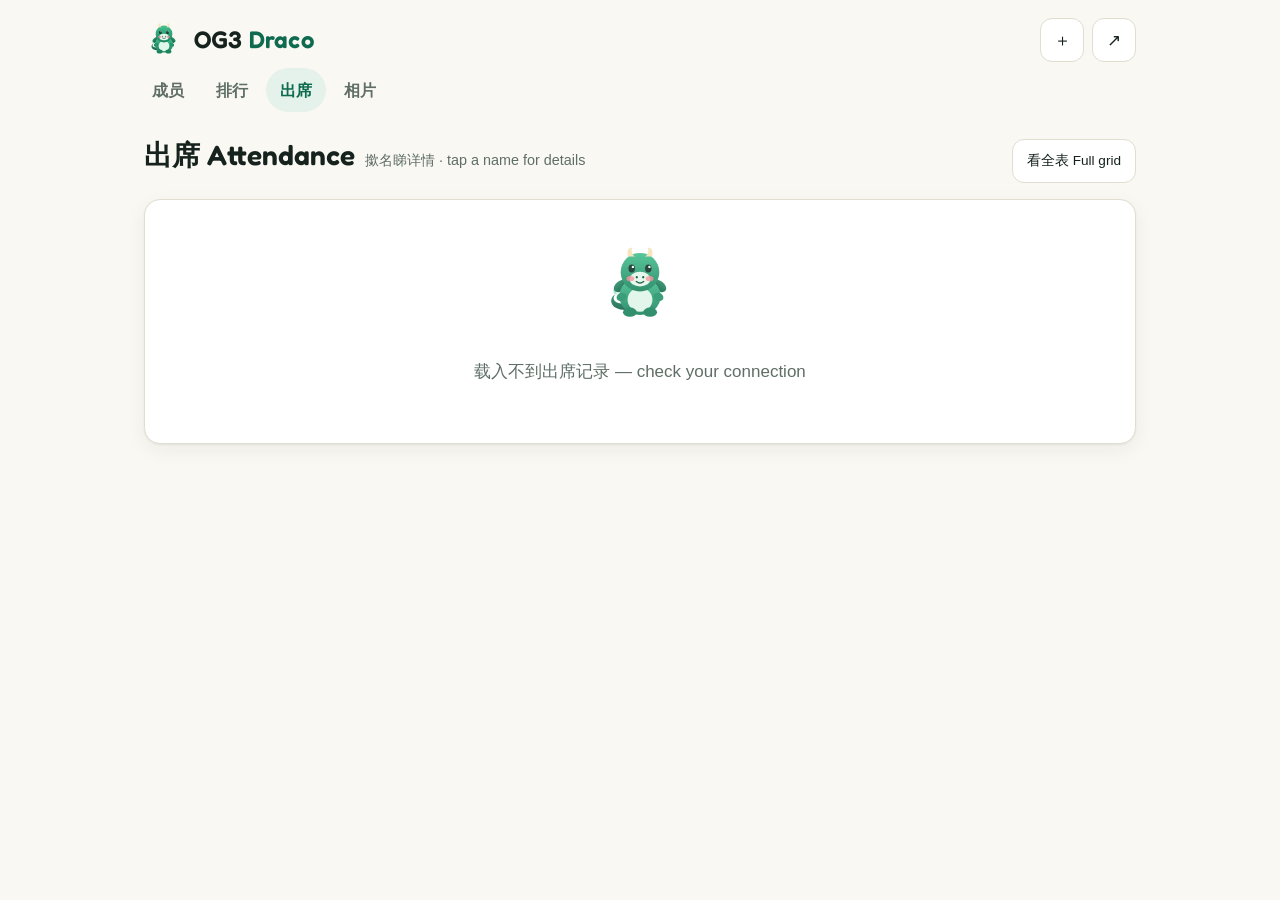
==== attendance.html @ 187a8ae2 "Build the OG3 Draco group site Static, no backend, no framework, no npm. Four tabs: members, leaderb" ====
<!doctype html>
<html lang="en">
<head>
<meta charset="utf-8">
<meta name="viewport" content="width=device-width, initial-scale=1, viewport-fit=cover">
<meta name="robots" content="noindex, nofollow">
<meta name="theme-color" content="#0E6B4F">
<title>出席 Attendance · OG3 Draco</title>
<link rel="manifest" href="manifest.json">
<link rel="icon" href="assets/brand/favicon.svg" type="image/svg+xml">
<link rel="apple-touch-icon" href="assets/brand/apple-touch-icon.png">
<meta name="mobile-web-app-capable" content="yes">
<meta name="apple-mobile-web-app-capable" content="yes">
<meta name="apple-mobile-web-app-title" content="OG3 Draco">
<meta name="apple-mobile-web-app-status-bar-style" content="default">
<link rel="preconnect" href="https://fonts.googleapis.com">
<link rel="preconnect" href="https://fonts.gstatic.com" crossorigin>
<link href="https://fonts.googleapis.com/css2?family=Fredoka:wght@500;600&display=swap" rel="stylesheet">
<link rel="stylesheet" href="style.css">
</head>
<body>

<header class="top">
  <img class="draco" src="assets/brand/dragon.svg" alt="" width="40" height="40">
  <h1 class="brand">OG3 <span>Draco</span></h1>
  <div class="top-actions">
    <button class="icon-btn" id="install" hidden title="加到主页 Add to Home Screen">＋</button>
    <button class="icon-btn" id="share" title="分享 Share">↗</button>
  </div>
</header>

<nav class="nav">
    <a href="index.html"><span class="zh">成员</span><span class="en">Members</span></a>
    <a href="leaderboard.html"><span class="zh">排行</span><span class="en">Leaderboard</span></a>
    <a href="attendance.html"><span class="zh">出席</span><span class="en">Attendance</span></a>
    <a href="photos.html"><span class="zh">相片</span><span class="en">Photos</span></a>
</nav>

<main>
  <p class="notice" id="notice">⚠️ 连不上 Google Sheet — showing the last saved copy.</p>
  <div class="page-head">
    <h2>出席 Attendance</h2><span class="sub">撳名睇详情 · tap a name for details</span>
    <button class="icon-btn" id="toggle-matrix" style="margin-left:auto;width:auto;padding:0 14px;font-size:.85rem">看全表 Full grid</button>
  </div>
  <div class="card att" id="attendance"><div class="state">载入中 Loading…</div></div>
  <div id="matrix-wrap" hidden style="margin-top:16px">
    <div class="card scroller" id="matrix"></div>
  </div>
</main>

<dialog id="install-sheet">
  <h2 style="margin-top:0">加到主页 Add to Home Screen</h2>
  <p>iPhone 没有一键安装 — Apple doesn't allow it, so two taps:</p>
  <ol>
    <li>撳 Safari 下面嘅 <strong>分享 Share</strong> 掣 ⬆️</li>
    <li>拣 <strong>Add to Home Screen 加到主畫面</strong></li>
  </ol>
  <p style="color:var(--muted);font-size:.88rem">之后就好似 app 咁 — full screen, no address bar.</p>
  <button class="icon-btn" id="install-close" style="width:100%">好 OK</button>
</dialog>

<script src="app.js"></script>
</body>
</html>
---- style.css ----
/* OG3 Draco — one stylesheet. Phone first; 768px = iPad, 1100px = laptop. */

:root {
  --bg: #FAF8F3;
  --surface: #FFFFFF;
  --surface-2: #F2EFE7;
  --text: #16221D;
  --muted: #5F6E67;
  --primary: #0E6B4F;
  --primary-soft: #E4F2EB;
  --accent: #C8992F;
  --accent-soft: #FBF1DA;
  --border: #E2DDD1;
  --shadow: 0 1px 2px rgba(20,40,32,.06), 0 6px 20px rgba(20,40,32,.06);
  --radius: 16px;
  --nav-h: 62px;
}

@media (prefers-color-scheme: dark) {
  :root {
    --bg: #0C1310;
    --surface: #131C18;
    --surface-2: #1A2620;
    --text: #E9EFEA;
    --muted: #93A39B;
    --primary: #3FBF8E;
    --primary-soft: #163025;
    --accent: #E0B455;
    --accent-soft: #2A2417;
    --border: #24322B;
    --shadow: 0 1px 2px rgba(0,0,0,.4), 0 6px 20px rgba(0,0,0,.3);
  }
}

*, *::before, *::after { box-sizing: border-box; }

body {
  margin: 0;
  /* CJK faces named explicitly — without them some systems render Chinese
     with Japanese glyph forms. */
  font-family: -apple-system, BlinkMacSystemFont, "Segoe UI", Roboto,
    "PingFang SC", "Noto Sans CJK SC", "Source Han Sans SC", "Microsoft YaHei",
    "Helvetica Neue", sans-serif;
  font-size: clamp(15px, 0.4vw + 14px, 17px);
  line-height: 1.65;         /* looser than pure-Latin: mixed CJK needs the room */
  color: var(--text);
  background: var(--bg);
  -webkit-text-size-adjust: 100%;
  padding-bottom: calc(var(--nav-h) + env(safe-area-inset-bottom) + 16px);
}

h1, h2, h3, .brand, .nav a, .tab {
  font-family: "Fredoka", -apple-system, BlinkMacSystemFont,
    "PingFang SC", "Noto Sans CJK SC", "Microsoft YaHei", sans-serif;
  font-weight: 600;
}

a { color: var(--primary); }

/* ---------- header ---------- */
.top {
  display: flex; align-items: center; gap: 10px;
  padding: 18px clamp(14px, 4vw, 24px) 6px;
  max-width: 1040px; margin: 0 auto;
}
.brand { font-size: clamp(1.2rem, 4.6vw, 1.5rem); letter-spacing: .2px; margin: 0; }
.brand span { color: var(--primary); }
.top .draco { width: 40px; height: 40px; flex: none; }
.top-actions { margin-left: auto; display: flex; gap: 8px; }

.icon-btn {
  min-width: 44px; min-height: 44px;
  display: grid; place-items: center;
  border: 1px solid var(--border); border-radius: 12px;
  background: var(--surface); color: var(--text);
  font-size: 1.05rem; cursor: pointer;
}
.icon-btn:hover { border-color: var(--primary); color: var(--primary); }

main { max-width: 1040px; margin: 0 auto; padding: 6px clamp(14px, 4vw, 24px) 28px; }

.page-head { display: flex; align-items: baseline; gap: 10px; flex-wrap: wrap; margin: 10px 0 16px; }
.page-head h2 { font-size: clamp(1.3rem, 5vw, 1.75rem); margin: 0; }
.page-head .sub { color: var(--muted); font-size: .9rem; }

/* ---------- nav: bottom bar on phone ---------- */
.nav {
  position: fixed; left: 0; right: 0; bottom: 0; z-index: 20;
  display: grid; grid-template-columns: repeat(4, 1fr);
  background: color-mix(in srgb, var(--surface) 92%, transparent);
  backdrop-filter: blur(12px);
  border-top: 1px solid var(--border);
  padding-bottom: env(safe-area-inset-bottom);
}
.nav a {
  display: grid; place-items: center; gap: 1px;
  min-height: var(--nav-h);
  text-decoration: none; color: var(--muted);
  font-size: 1rem;
}
.nav a .en { font-size: .62rem; letter-spacing: .4px; text-transform: uppercase; opacity: .75; }
.nav a[aria-current="page"] { color: var(--primary); }
.nav a[aria-current="page"] .zh {
  background: var(--primary-soft); border-radius: 999px; padding: 1px 12px;
}

/* ---------- cards / shared ---------- */
.card {
  background: var(--surface); border: 1px solid var(--border);
  border-radius: var(--radius); box-shadow: var(--shadow);
}
.notice {
  display: none; margin: 0 0 14px;
  background: var(--accent-soft); border: 1px solid var(--accent);
  color: var(--text); border-radius: 12px; padding: 9px 13px; font-size: .86rem;
}
.notice.show { display: block; }
.state { text-align: center; color: var(--muted); padding: 40px 12px; column-span: all; }
.state .draco { width: 92px; height: 92px; opacity: .9; }

/* ---------- members ---------- */
.viewswitch { display: inline-flex; background: var(--surface-2); border-radius: 999px; padding: 3px; margin-left: auto; }
.viewswitch button {
  border: 0; background: none; color: var(--muted); cursor: pointer;
  font: inherit; font-size: .85rem; padding: 7px 15px; border-radius: 999px; min-height: 38px;
}
.viewswitch button[aria-pressed="true"] { background: var(--surface); color: var(--primary); box-shadow: var(--shadow); }

.grid {
  display: grid;
  gap: clamp(10px, 2vw, 16px);
  /* auto-fit + minmax = the column count follows the actual width, at every size,
     instead of snapping at three hand-picked breakpoints */
  grid-template-columns: repeat(auto-fit, minmax(min(132px, 100%), 1fr));
}

.m-card { padding: 14px; text-align: center; }
.m-card .avatar { width: 100%; aspect-ratio: 1; border-radius: 14px; margin-bottom: 10px; }
.m-card .name { font-weight: 600; line-height: 1.3; }
.m-card .meta { color: var(--muted); font-size: .8rem; }

.avatar { object-fit: cover; background: var(--primary-soft); display: block; }
.initials {
  display: grid; place-items: center;
  background: var(--primary-soft); color: var(--primary);
  font-weight: 700; font-size: 1.5rem;
}

.badge {
  display: inline-block; font-size: .72rem; font-weight: 700; letter-spacing: .4px;
  background: var(--primary-soft); color: var(--primary);
  padding: 2px 9px; border-radius: 999px;
}
.ig { font-size: .8rem; text-decoration: none; }
.ig:hover { text-decoration: underline; }

/* list view */
.list { display: flex; flex-direction: column; }
.list .row {
  display: grid; grid-template-columns: 1fr auto; gap: 4px 12px;
  align-items: center; padding: 12px 14px; border-bottom: 1px solid var(--border);
}
.list .row:last-child { border-bottom: 0; }
.list .name { font-weight: 600; }
.list .meta { color: var(--muted); font-size: .82rem; grid-column: 1; }

/* ---------- leaderboards ---------- */
.boards {
  display: grid; gap: 16px; align-items: start;
  grid-template-columns: repeat(auto-fit, minmax(min(300px, 100%), 1fr));
}
.board h3 { margin: 0; padding: 14px 16px; border-bottom: 1px solid var(--border); font-size: 1.05rem; }
.board ol { list-style: none; margin: 0; padding: 6px 0; }
.board li { display: grid; grid-template-columns: 34px 1fr auto; align-items: center; gap: 10px; padding: 9px 16px; }
.rank { font-weight: 700; color: var(--muted); text-align: center; }
.board li.top .rank { color: var(--accent); font-size: 1.15rem; }
.board li.top .who { font-weight: 600; }
.score { font-weight: 700; color: var(--primary); font-variant-numeric: tabular-nums; }
.note { display: block; color: var(--muted); font-size: .76rem; }

/* ---------- attendance ---------- */
.att { overflow: hidden; }
.att details { border-bottom: 1px solid var(--border); }
.att details:last-child { border-bottom: 0; }
.att summary {
  display: grid; grid-template-columns: 38px 1fr auto; align-items: center; gap: 11px;
  padding: 11px 15px; cursor: pointer; list-style: none; min-height: 44px;
}
.att summary::-webkit-details-marker { display: none; }
.att .avatar, .att .initials { width: 38px; height: 38px; border-radius: 50%; font-size: .85rem; }
.att .pct { font-weight: 700; color: var(--primary); font-variant-numeric: tabular-nums; }
.att summary > span { display: block; }
.att .bar { display: block; height: 5px; border-radius: 999px; background: var(--surface-2); margin-top: 4px; }
.att .bar i { display: block; height: 100%; border-radius: 999px; background: var(--primary); }
.att .events { display: flex; flex-wrap: wrap; gap: 6px; padding: 0 15px 14px 64px; }
.att .ev { font-size: .74rem; padding: 2px 9px; border-radius: 999px; background: var(--surface-2); color: var(--muted); }
.att .ev.yes { background: var(--primary-soft); color: var(--primary); }

.scroller { overflow-x: auto; -webkit-overflow-scrolling: touch; }
.matrix { border-collapse: collapse; font-size: .8rem; white-space: nowrap; }
.matrix th, .matrix td { border: 1px solid var(--border); padding: 7px 10px; text-align: center; }
.matrix th:first-child, .matrix td:first-child { text-align: left; position: sticky; left: 0; background: var(--surface); }

/* ---------- photos ---------- */
.photos { column-width: 165px; column-gap: clamp(8px, 1.6vw, 14px); }
.photos button {
  display: block; width: 100%; padding: 0; margin: 0 0 10px; border: 0; cursor: pointer;
  background: none; border-radius: 12px; overflow: hidden; break-inside: avoid;
}
.photos button img { width: 100%; height: auto; display: block; background: var(--surface-2); }

.more {
  display: flex; align-items: center; justify-content: center; gap: 10px;
  margin: 18px auto 4px; max-width: 420px;
  min-height: 52px; padding: 0 20px;
  border: 1px solid var(--border); border-radius: 999px;
  background: var(--surface); box-shadow: var(--shadow);
  color: var(--text); text-decoration: none; font-size: .95rem;
}
.more strong { color: var(--primary); font-weight: 600; }
.more .arrow { color: var(--primary); font-size: 1.1rem; }
.more:hover { border-color: var(--primary); }

dialog {
  border: 0; padding: 0; background: none; max-width: 100vw; max-height: 100vh;
  width: 100%; height: 100%;
}
dialog::backdrop { background: rgba(8,16,13,.9); }
.lb { display: grid; grid-template-rows: 1fr auto; height: 100%; }
.lb img { max-width: 100%; max-height: 100%; margin: auto; display: block; object-fit: contain; }
.lb .bar2 { display: flex; justify-content: center; gap: 10px; padding: 14px; padding-bottom: calc(14px + env(safe-area-inset-bottom)); }
.lb button { min-width: 46px; min-height: 46px; border-radius: 12px; border: 0; background: rgba(255,255,255,.15); color: #fff; font-size: 1.1rem; cursor: pointer; }

/* ---------- install sheet ---------- */
#install-sheet { width: min(420px, 92vw); height: auto; margin: auto; border-radius: 20px;
  background: var(--surface); color: var(--text); padding: 22px; }
#install-sheet ol { padding-left: 20px; line-height: 2; }

/* ---------- mascot motion ---------- */
#draco-float { animation: float 4.5s ease-in-out infinite; transform-origin: 100px 120px; }
#draco-tail { animation: sway 3.2s ease-in-out infinite; transform-origin: 70px 144px; }
#draco-eyes { animation: blink 6s infinite; transform-origin: 100px 64px; }
@keyframes float { 0%,100% { transform: translateY(0) } 50% { transform: translateY(-5px) } }
@keyframes sway  { 0%,100% { transform: rotate(0deg) }  50% { transform: rotate(-9deg) } }
@keyframes blink { 0%,92%,100% { transform: scaleY(1) } 96% { transform: scaleY(.1) } }
@media (prefers-reduced-motion: reduce) {
  #draco-float, #draco-tail, #draco-eyes { animation: none; }
}

/* ---------- iPad and up: nav moves to the top ---------- */
@media (min-width: 768px) {
  body { padding-bottom: 28px; }
  .nav {
    position: static; grid-template-columns: none; grid-auto-flow: column;
    justify-content: start; gap: 4px;
    max-width: 1040px; margin: 0 auto; padding: 0 18px 4px;
    background: none; border-top: 0; backdrop-filter: none;
  }
  .nav a { min-height: 44px; padding: 0 14px; border-radius: 999px; flex-direction: row; }
  .nav a .zh { font-size: 1rem; }
  .nav a .en { display: none; }
  .nav a[aria-current="page"] .zh { padding: 0; }
  .nav a[aria-current="page"] { background: var(--primary-soft); }
}
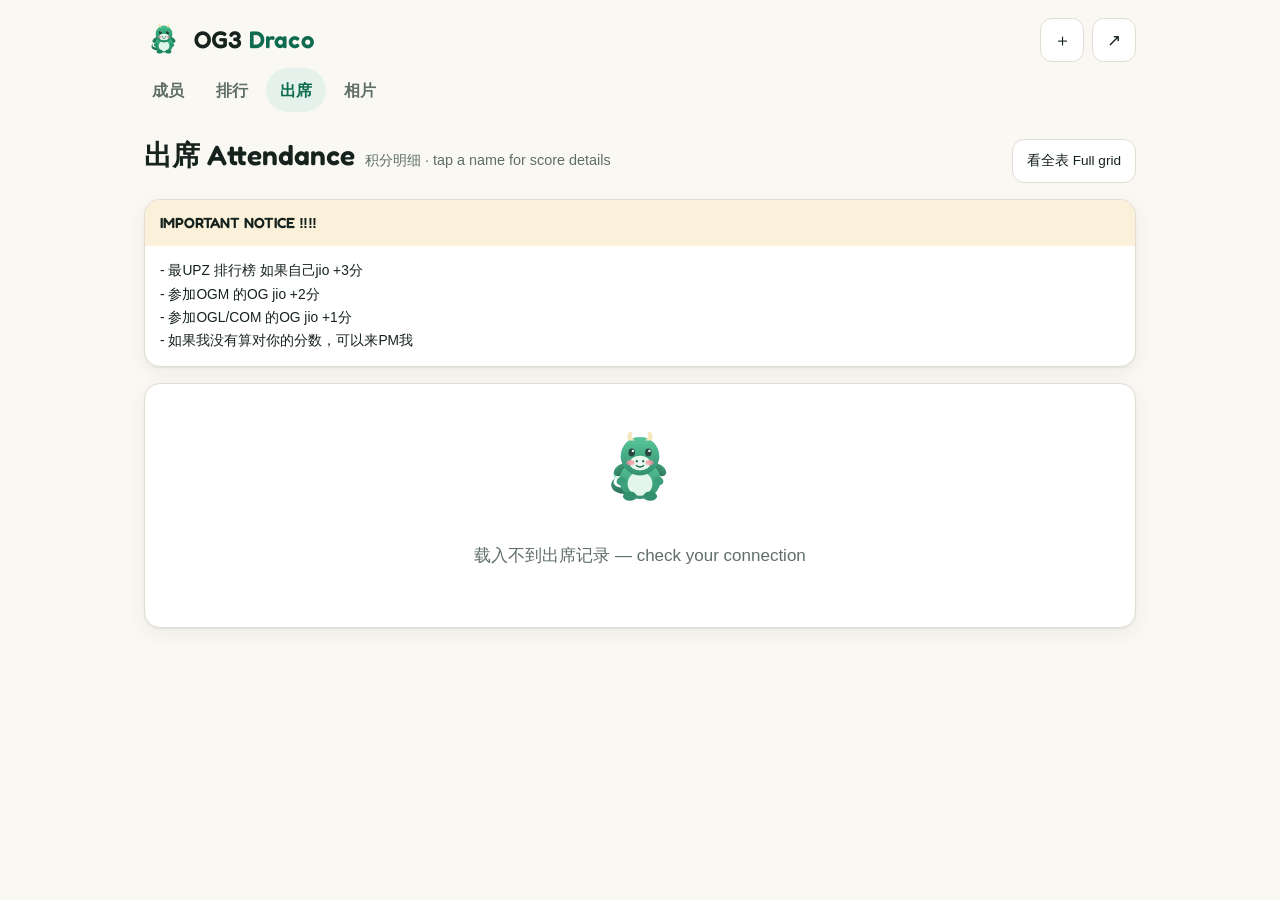
==== commit c0031167: "Update sheet rendering and champion styles" ====
--- a/attendance.html
+++ b/attendance.html
@@ -39,9 +39,13 @@
 <main>
   <p class="notice" id="notice">⚠️ 连不上 Google Sheet — showing the last saved copy.</p>
   <div class="page-head">
-    <h2>出席 Attendance</h2><span class="sub">撳名睇详情 · tap a name for details</span>
+    <h2>出席 Attendance</h2><span class="sub">积分明细 · tap a name for score details</span>
     <button class="icon-btn" id="toggle-matrix" style="margin-left:auto;width:auto;padding:0 14px;font-size:.85rem">看全表 Full grid</button>
   </div>
+  <section class="card rules-card" id="attendance-rules">
+    <h3>IMPORTANT NOTICE ‼️‼️</h3>
+    <p>载入规则 Loading rules…</p>
+  </section>
   <div class="card att" id="attendance"><div class="state">载入中 Loading…</div></div>
   <div id="matrix-wrap" hidden style="margin-top:16px">
     <div class="card scroller" id="matrix"></div>
--- a/style.css
+++ b/style.css
@@ -12,6 +12,14 @@
   --accent-soft: #FBF1DA;
   --border: #E2DDD1;
   --shadow: 0 1px 2px rgba(20,40,32,.06), 0 6px 20px rgba(20,40,32,.06);
+  --pokemon-card: linear-gradient(155deg, #FFFDF4 0%, #FFF4C7 58%, #FFE79A 100%);
+  --pokemon-border: #E1A91D;
+  --pokemon-text: #8B5A00;
+  --pokemon-glow: rgba(225,169,29,.28);
+  --upz-card: linear-gradient(155deg, #FFF8F2 0%, #FFE4D6 58%, #FFC5AE 100%);
+  --upz-border: #F05A32;
+  --upz-text: #B52E18;
+  --upz-glow: rgba(240,90,50,.25);
   --radius: 16px;
   --nav-h: 62px;
 }
@@ -29,6 +37,14 @@
     --accent-soft: #2A2417;
     --border: #24322B;
     --shadow: 0 1px 2px rgba(0,0,0,.4), 0 6px 20px rgba(0,0,0,.3);
+    --pokemon-card: linear-gradient(150deg, #332500 0%, #1F1908 54%, #15130B 100%);
+    --pokemon-border: #FFD84A;
+    --pokemon-text: #FFE06A;
+    --pokemon-glow: rgba(255,205,48,.42);
+    --upz-card: linear-gradient(150deg, #3A1008 0%, #24100B 54%, #180C09 100%);
+    --upz-border: #FF6A3D;
+    --upz-text: #FF8A62;
+    --upz-glow: rgba(255,79,37,.42);
   }
 }
 
@@ -134,10 +150,83 @@
   grid-template-columns: repeat(auto-fit, minmax(min(132px, 100%), 1fr));
 }
 
-.m-card { padding: 14px; text-align: center; }
+.m-card { position: relative; padding: 14px; text-align: center; }
 .m-card .avatar { width: 100%; aspect-ratio: 1; border-radius: 14px; margin-bottom: 10px; }
 .m-card .name { font-weight: 600; line-height: 1.3; }
 .m-card .meta { color: var(--muted); font-size: .8rem; }
+.champion-name { display: inline-flex; align-items: center; justify-content: center; gap: 4px; }
+.champ-icon { display: inline-block; font-size: 1rem; line-height: 1; filter: drop-shadow(0 1px 1px rgba(0,0,0,.18)); }
+.pokemon-champion .champion-name > span:not(.champ-icon) {
+  color: var(--pokemon-text); text-shadow: 0 0 14px var(--pokemon-glow);
+}
+.upz-champion .champion-name > span:not(.champ-icon) {
+  color: var(--upz-text); text-shadow: 0 0 14px var(--upz-glow);
+}
+.dual-champion .champion-name > span:not(.champ-icon) {
+  color: transparent;
+  background: linear-gradient(90deg, #DF3D27 0 42%, #B78312 58% 100%);
+  background-clip: text; -webkit-background-clip: text;
+}
+.member-titles { display: flex; flex-wrap: wrap; justify-content: center; gap: 4px; margin: 6px 0; }
+.member-title {
+  display: inline-flex; align-items: center; padding: 3px 9px; border: 1px solid transparent;
+  border-radius: 999px; font-size: .66rem; font-weight: 800; letter-spacing: .15px;
+}
+.member-title.upz-title { background: linear-gradient(110deg, #7F190D, #D83D1E, #7F190D); color: #FFF0E8; border-color: #FF7651; }
+.member-title.pokemon-title { background: linear-gradient(110deg, #735100, #C99410, #735100); color: #FFF5BE; border-color: #FFD84A; }
+.note-mark { margin-left: 3px; font-size: .82rem; }
+.member-role {
+  display: inline-block; margin: 6px 0 3px; padding: 2px 8px; border-radius: 999px;
+  background: var(--surface-2); color: var(--muted); font-size: .68rem; font-weight: 700;
+  letter-spacing: .35px; text-transform: uppercase;
+}
+.role-badge { background: var(--accent-soft); color: var(--text); }
+
+/* Champion cards are deliberately unlike ordinary member cards. The floating
+   emblem reads even before the name, while the themed surface survives dark mode. */
+.m-card:is(.pokemon-champion, .upz-champion) {
+  padding-top: 22px; border-width: 2px; transform: translateY(-2px);
+  box-shadow: 0 0 0 1px rgba(255,255,255,.1) inset, 0 12px 30px var(--champion-glow);
+  animation: champion-pulse 3.2s ease-in-out infinite;
+}
+.m-card:is(.pokemon-champion, .upz-champion)::after {
+  position: absolute; z-index: 4; top: -22px; left: 50%; transform: translateX(-50%);
+  min-width: 48px; height: 40px; padding: 0 9px; display: grid; place-items: center;
+  border: 2px solid var(--champion-border); border-radius: 15px;
+  background: var(--champion-emblem-bg); box-shadow: 0 7px 20px var(--champion-glow);
+  font-size: 1.35rem; line-height: 1;
+}
+.m-card.pokemon-champion {
+  --champion-border: var(--pokemon-border); --champion-glow: var(--pokemon-glow);
+  --champion-emblem-bg: linear-gradient(145deg, #FFE570, #9A6800);
+  background: var(--pokemon-card); border-color: var(--pokemon-border);
+}
+.m-card.pokemon-champion::after { content: "👑"; }
+.m-card.upz-champion {
+  --champion-border: var(--upz-border); --champion-glow: var(--upz-glow);
+  --champion-emblem-bg: linear-gradient(145deg, #FF9D62, #9C1E0A);
+  background: var(--upz-card); border-color: var(--upz-border);
+}
+.m-card.upz-champion::after { content: "🔥"; }
+.m-card.dual-champion {
+  --champion-border: #FF9C38; --champion-glow: rgba(255,130,40,.46);
+  --champion-emblem-bg: linear-gradient(135deg, #C72B16, #FFE05D);
+  background: linear-gradient(135deg, #351008 0 46%, #302300 54% 100%);
+  border-color: #FF9C38;
+}
+.m-card.dual-champion::after { content: "🔥  👑"; min-width: 76px; }
+.m-card:is(.pokemon-champion, .upz-champion) .avatar {
+  border: 2px solid var(--champion-border); box-shadow: 0 6px 20px var(--champion-glow);
+}
+.m-card.pokemon-champion .ig { color: var(--pokemon-text); font-weight: 700; }
+.m-card.upz-champion .ig { color: var(--upz-text); font-weight: 700; }
+.m-card:is(.pokemon-champion, .upz-champion) .member-role {
+  background: rgba(255,255,255,.13); color: var(--text); border: 1px solid rgba(255,255,255,.14);
+}
+@keyframes champion-pulse {
+  0%, 100% { box-shadow: 0 0 0 1px rgba(255,255,255,.08) inset, 0 10px 24px var(--champion-glow); }
+  50% { box-shadow: 0 0 0 1px rgba(255,255,255,.16) inset, 0 14px 38px var(--champion-glow); }
+}
 
 .avatar { object-fit: cover; background: var(--primary-soft); display: block; }
 .initials {
@@ -154,6 +243,26 @@
 .ig { font-size: .8rem; text-decoration: none; }
 .ig:hover { text-decoration: underline; }
 
+/* flip card: both faces share one grid cell, so the card is as tall as the
+   taller face and nothing needs absolute positioning. */
+.m-card.flip { display: grid; perspective: 900px; cursor: pointer; }
+.m-card.flip:focus-visible { outline: 2px solid var(--primary); outline-offset: 2px; }
+.m-card .face { grid-area: 1/1; backface-visibility: hidden; transition: transform .5s; }
+.m-card.flipped .front { transform: rotateY(180deg); }
+.m-card .back { transform: rotateY(-180deg); display: flex; flex-direction: column; gap: 6px; justify-content: center; }
+.m-card.flipped .back { transform: rotateY(0); }
+@media (prefers-reduced-motion: reduce) { .m-card .face { transition: none; } }
+
+.note-text {
+  margin: 0; color: var(--muted); font-size: .8rem; line-height: 1.5; text-align: left;
+  display: -webkit-box; -webkit-box-orient: vertical; -webkit-line-clamp: 6; overflow: hidden;
+}
+.more-btn {
+  border: 0; background: none; padding: 0; cursor: pointer; font: inherit;
+  font-size: .78rem; color: var(--primary); text-align: left;
+}
+.more-btn:hover { text-decoration: underline; }
+
 /* list view */
 .list { display: flex; flex-direction: column; }
 .list .row {
@@ -161,45 +270,176 @@
   align-items: center; padding: 12px 14px; border-bottom: 1px solid var(--border);
 }
 .list .row:last-child { border-bottom: 0; }
+.list .row.pokemon-champion { background: var(--pokemon-card); border-left: 4px solid var(--pokemon-border); }
+.list .row.upz-champion { background: var(--upz-card); border-left: 4px solid var(--upz-border); }
 .list .name { font-weight: 600; }
+.list .champion-name { vertical-align: middle; }
+.list .member-titles { grid-column: 1 / -1; justify-content: flex-start; margin: 2px 0; }
 .list .meta { color: var(--muted); font-size: .82rem; grid-column: 1; }
+.list .more-btn {
+  grid-column: 1 / -1; color: var(--muted); font-size: .8rem;
+  display: -webkit-box; -webkit-box-orient: vertical; -webkit-line-clamp: 2; overflow: hidden;
+}
+.list .more-btn:hover { color: var(--primary); text-decoration: none; }
 
 /* ---------- leaderboards ---------- */
 .boards {
   display: grid; gap: 16px; align-items: start;
   grid-template-columns: repeat(auto-fit, minmax(min(300px, 100%), 1fr));
 }
+.board { overflow: hidden; }
 .board h3 { margin: 0; padding: 14px 16px; border-bottom: 1px solid var(--border); font-size: 1.05rem; }
-.board ol { list-style: none; margin: 0; padding: 6px 0; }
-.board li { display: grid; grid-template-columns: 34px 1fr auto; align-items: center; gap: 10px; padding: 9px 16px; }
+.board-labels {
+  display: grid; grid-template-columns: 52px 1fr auto; gap: 10px;
+  padding: 8px 16px 2px; color: var(--muted); font-size: .68rem;
+  font-weight: 700; letter-spacing: .5px; text-transform: uppercase;
+}
+.board-labels span:last-child { text-align: right; }
+.board ol { list-style: none; margin: 0; padding: 6px 8px 10px; }
+.board li {
+  display: grid; grid-template-columns: 52px minmax(0, 1fr) 48px; align-items: start;
+  gap: 10px; padding: 13px 8px; border-bottom: 1px solid color-mix(in srgb, var(--border) 72%, transparent);
+}
+.board li:last-child { border-bottom: 0; }
 .rank { font-weight: 700; color: var(--muted); text-align: center; }
 .board li.top .rank { color: var(--accent); font-size: 1.15rem; }
 .board li.top .who { font-weight: 600; }
-.score { font-weight: 700; color: var(--primary); font-variant-numeric: tabular-nums; }
-.note { display: block; color: var(--muted); font-size: .76rem; }
+.board .who { min-width: 0; }
+.score {
+  display: flex; flex-direction: column; align-items: flex-end; line-height: 1;
+  color: var(--primary); font-variant-numeric: tabular-nums;
+}
+.score strong { font-size: 1.06rem; }
+.score small { margin-top: 4px; color: var(--muted); font-size: .58rem; font-weight: 700; text-transform: uppercase; }
+.leader-name { display: inline-flex; align-items: center; gap: 4px; font-size: 1rem; line-height: 1.3; }
+.pokemon-leader .leader-name { color: var(--pokemon-text); }
+.upz-leader .leader-name { color: var(--upz-text); }
+.pokemon-leader .leader-name, .upz-leader .leader-name {
+  text-shadow: 0 0 14px var(--leader-glow); font-weight: 800;
+}
+.leader-title {
+  display: flex; width: fit-content; margin-top: 5px; padding: 2px 8px;
+  border: 1px solid currentColor; border-radius: 999px; font-size: .64rem; font-weight: 800;
+}
+.pokemon-leader .leader-title { color: var(--pokemon-text); background: rgba(255,207,55,.13); }
+.upz-leader .leader-title { color: var(--upz-text); background: rgba(255,91,45,.13); }
+.board li:is(.pokemon-leader, .upz-leader) {
+  margin: 7px 0 9px; padding: 14px 8px; border: 1px solid var(--leader-border); border-radius: 14px;
+  background: var(--leader-bg); box-shadow: 0 8px 24px var(--leader-glow);
+}
+.board li.pokemon-leader {
+  --leader-border: var(--pokemon-border); --leader-bg: var(--pokemon-card); --leader-glow: var(--pokemon-glow);
+}
+.board li.upz-leader {
+  --leader-border: var(--upz-border); --leader-bg: var(--upz-card); --leader-glow: var(--upz-glow);
+}
+.board-note {
+  display: grid; grid-template-columns: minmax(0, 1fr) auto; align-items: baseline; gap: 5px;
+  width: 100%; max-width: 100%; margin: 5px 0 0; padding: 0;
+  border: 0; background: none;
+  color: var(--muted); cursor: pointer; text-align: left;
+  font: inherit; font-size: .72rem; font-weight: 400;
+}
+.note-copy {
+  min-width: 0; display: block; overflow: hidden; text-overflow: ellipsis; white-space: nowrap;
+}
+.board-note b {
+  color: var(--primary); font-size: .66rem; white-space: nowrap;
+}
+.board-note:hover b { text-decoration: underline; }
 
 /* ---------- attendance ---------- */
+.rules-card { margin-bottom: 16px; overflow: hidden; }
+.rules-card h3 { margin: 0; padding: 11px 15px; background: var(--accent-soft); color: var(--text); font-size: .92rem; }
+.rules-card p { margin: 0; padding: 13px 15px; white-space: pre-line; font-size: .86rem; line-height: 1.7; }
 .att { overflow: hidden; }
 .att details { border-bottom: 1px solid var(--border); }
 .att details:last-child { border-bottom: 0; }
+.att details:is(.pokemon-champion, .upz-champion) {
+  position: relative; border-left: 4px solid var(--att-champion-border);
+  background: var(--att-champion-bg); box-shadow: inset 0 0 28px var(--att-champion-glow);
+}
+.att details.pokemon-champion {
+  --att-champion-border: var(--pokemon-border); --att-champion-bg: var(--pokemon-card);
+  --att-champion-glow: var(--pokemon-glow);
+}
+.att details.upz-champion {
+  --att-champion-border: var(--upz-border); --att-champion-bg: var(--upz-card);
+  --att-champion-glow: var(--upz-glow);
+}
+.att details.dual-champion {
+  --att-champion-border: #FF9C38; --att-champion-glow: rgba(255,130,40,.34);
+  --att-champion-bg: linear-gradient(120deg, #351008 0 44%, #302300 56% 100%);
+}
 .att summary {
-  display: grid; grid-template-columns: 38px 1fr auto; align-items: center; gap: 11px;
-  padding: 11px 15px; cursor: pointer; list-style: none; min-height: 44px;
+  display: grid; grid-template-columns: 38px minmax(0, 1fr) minmax(76px, auto);
+  grid-template-rows: auto auto; align-items: center; column-gap: 11px; row-gap: 2px;
+  padding: 12px 15px; cursor: pointer; list-style: none; min-height: 68px;
 }
 .att summary::-webkit-details-marker { display: none; }
-.att .avatar, .att .initials { width: 38px; height: 38px; border-radius: 50%; font-size: .85rem; }
-.att .pct { font-weight: 700; color: var(--primary); font-variant-numeric: tabular-nums; }
-.att summary > span { display: block; }
+.att .avatar, .att .initials {
+  grid-column: 1; grid-row: 1 / 3; width: 38px; height: 38px;
+  border-radius: 50%; font-size: .85rem;
+}
+.att-person { grid-column: 2; grid-row: 1 / 3; min-width: 0; display: block; }
+.att-person .name { display: block; overflow: hidden; text-overflow: ellipsis; white-space: nowrap; }
+.att-person .champion-name { justify-content: flex-start; }
+.att-king-titles { display: flex; flex-wrap: wrap; gap: 4px; margin-top: 4px; }
+.att-king-titles .member-title { font-size: .56rem; padding: 2px 7px; }
+.att details:is(.pokemon-champion, .upz-champion) .avatar {
+  border: 2px solid var(--att-champion-border); box-shadow: 0 4px 14px var(--att-champion-glow);
+}
+.att details.pokemon-champion .att-rate,
+.att details.pokemon-champion .att-score { color: var(--pokemon-text); }
+.att details.upz-champion .att-rate,
+.att details.upz-champion .att-score { color: var(--upz-text); }
+.att details.pokemon-champion .bar i { background: var(--pokemon-border); box-shadow: 0 0 10px var(--pokemon-glow); }
+.att details.upz-champion .bar i { background: var(--upz-border); box-shadow: 0 0 10px var(--upz-glow); }
+.att details.dual-champion .bar i { background: linear-gradient(90deg, var(--upz-border), var(--pokemon-border)); }
+.att details.dual-champion :is(.att-rate, .att-score) strong {
+  color: transparent; background: linear-gradient(90deg, var(--upz-text), var(--pokemon-text));
+  background-clip: text; -webkit-background-clip: text;
+}
+.att-rate, .att-score {
+  grid-column: 3; display: flex; align-items: baseline; justify-content: flex-end;
+  gap: 4px; color: var(--primary); font-variant-numeric: tabular-nums; line-height: 1.2;
+}
+.att-rate { grid-row: 1; }
+.att-score { grid-row: 2; }
+.att-rate strong, .att-score strong { font-size: .92rem; }
+.att-rate small, .att-score small {
+  color: var(--muted); font-size: .56rem; font-weight: 800; letter-spacing: .35px; text-transform: uppercase;
+}
 .att .bar { display: block; height: 5px; border-radius: 999px; background: var(--surface-2); margin-top: 4px; }
 .att .bar i { display: block; height: 100%; border-radius: 999px; background: var(--primary); }
 .att .events { display: flex; flex-wrap: wrap; gap: 6px; padding: 0 15px 14px 64px; }
-.att .ev { font-size: .74rem; padding: 2px 9px; border-radius: 999px; background: var(--surface-2); color: var(--muted); }
+.att .ev { display: inline-flex; align-items: center; gap: 5px; font-size: .74rem; padding: 2px 9px; border-radius: 999px; background: var(--surface-2); color: var(--muted); }
 .att .ev.yes { background: var(--primary-soft); color: var(--primary); }
+.att .ev.metric { background: var(--accent-soft); color: var(--text); }
+.att .ev strong { font-variant-numeric: tabular-nums; }
+.att .ev.zero { opacity: .65; }
+
+@media (min-width: 600px) {
+  .att summary {
+    grid-template-columns: 48px minmax(180px, 1fr) 122px 76px;
+    grid-template-rows: auto; column-gap: 16px; min-height: 76px; padding: 14px 20px;
+  }
+  .att .avatar, .att .initials { grid-column: 1; grid-row: 1; width: 48px; height: 48px; }
+  .att-person { grid-column: 2; grid-row: 1; }
+  .att-rate { grid-column: 3; grid-row: 1; display: grid; justify-items: end; gap: 2px; }
+  .att-score { grid-column: 4; grid-row: 1; display: grid; justify-items: end; gap: 2px; }
+  .att-rate strong, .att-score strong { font-size: 1.05rem; }
+  .att-rate small, .att-score small { font-size: .6rem; }
+  .att .events { padding-left: 84px; }
+}
 
 .scroller { overflow-x: auto; -webkit-overflow-scrolling: touch; }
 .matrix { border-collapse: collapse; font-size: .8rem; white-space: nowrap; }
 .matrix th, .matrix td { border: 1px solid var(--border); padding: 7px 10px; text-align: center; }
 .matrix th:first-child, .matrix td:first-child { text-align: left; position: sticky; left: 0; background: var(--surface); }
+.matrix tr.pokemon-champion td { background: color-mix(in srgb, var(--pokemon-border) 10%, var(--surface)); }
+.matrix tr.upz-champion td { background: color-mix(in srgb, var(--upz-border) 10%, var(--surface)); }
+.matrix tr.dual-champion td { background: color-mix(in srgb, #FF9C38 12%, var(--surface)); }
 
 /* ---------- photos ---------- */
 .photos { column-width: 165px; column-gap: clamp(8px, 1.6vw, 14px); }
@@ -235,6 +475,11 @@
 #install-sheet { width: min(420px, 92vw); height: auto; margin: auto; border-radius: 20px;
   background: var(--surface); color: var(--text); padding: 22px; }
 #install-sheet ol { padding-left: 20px; line-height: 2; }
+.note-sheet { width: min(480px, 92vw); height: fit-content; max-height: 84vh; margin: auto; overflow: auto;
+  border-radius: 20px; background: var(--surface); color: var(--text); padding: 22px; }
+.note-sheet h2 { margin: 0 0 10px; font-size: 1.15rem; }
+.note-sheet p { margin: 0 0 16px; white-space: pre-wrap; }
+.note-sheet #note-close { width: 100%; }
 
 /* ---------- mascot motion ---------- */
 #draco-float { animation: float 4.5s ease-in-out infinite; transform-origin: 100px 120px; }
@@ -244,7 +489,7 @@
 @keyframes sway  { 0%,100% { transform: rotate(0deg) }  50% { transform: rotate(-9deg) } }
 @keyframes blink { 0%,92%,100% { transform: scaleY(1) } 96% { transform: scaleY(.1) } }
 @media (prefers-reduced-motion: reduce) {
-  #draco-float, #draco-tail, #draco-eyes { animation: none; }
+  #draco-float, #draco-tail, #draco-eyes, .m-card:is(.pokemon-champion, .upz-champion) { animation: none; }
 }
 
 /* ---------- iPad and up: nav moves to the top ---------- */
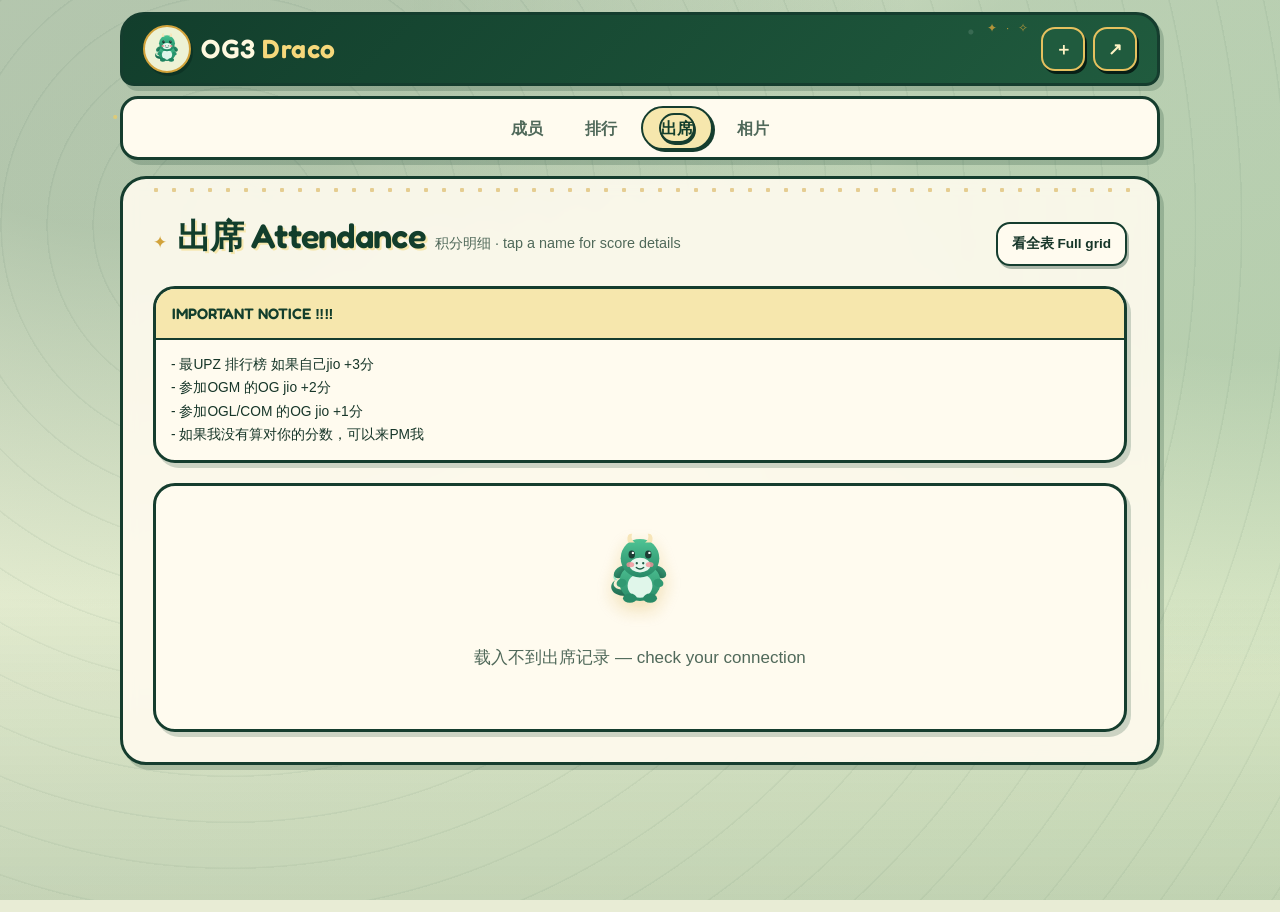
==== commit cfaed9be: "1# ui improvement" ====
--- a/attendance.html
+++ b/attendance.html
@@ -4,7 +4,7 @@
 <meta charset="utf-8">
 <meta name="viewport" content="width=device-width, initial-scale=1, viewport-fit=cover">
 <meta name="robots" content="noindex, nofollow">
-<meta name="theme-color" content="#0E6B4F">
+<meta name="theme-color" content="#153D2E">
 <title>出席 Attendance · OG3 Draco</title>
 <link rel="manifest" href="manifest.json">
 <link rel="icon" href="assets/brand/favicon.svg" type="image/svg+xml">
@@ -15,7 +15,7 @@
 <meta name="apple-mobile-web-app-status-bar-style" content="default">
 <link rel="preconnect" href="https://fonts.googleapis.com">
 <link rel="preconnect" href="https://fonts.gstatic.com" crossorigin>
-<link href="https://fonts.googleapis.com/css2?family=Fredoka:wght@500;600&display=swap" rel="stylesheet">
+<link href="https://fonts.googleapis.com/css2?family=Fredoka:wght@500;600;700&amp;display=swap" rel="stylesheet">
 <link rel="stylesheet" href="style.css">
 </head>
 <body>
@@ -24,8 +24,8 @@
   <img class="draco" src="assets/brand/dragon.svg" alt="" width="40" height="40">
   <h1 class="brand">OG3 <span>Draco</span></h1>
   <div class="top-actions">
-    <button class="icon-btn" id="install" hidden title="加到主页 Add to Home Screen">＋</button>
-    <button class="icon-btn" id="share" title="分享 Share">↗</button>
+    <button class="icon-btn" id="install" type="button" hidden title="加到主页 Add to Home Screen" aria-label="加到主页 Add to Home Screen">＋</button>
+    <button class="icon-btn" id="share" type="button" title="分享 Share" aria-label="分享 Share">↗</button>
   </div>
 </header>
 
@@ -40,7 +40,7 @@
   <p class="notice" id="notice">⚠️ 连不上 Google Sheet — showing the last saved copy.</p>
   <div class="page-head">
     <h2>出席 Attendance</h2><span class="sub">积分明细 · tap a name for score details</span>
-    <button class="icon-btn" id="toggle-matrix" style="margin-left:auto;width:auto;padding:0 14px;font-size:.85rem">看全表 Full grid</button>
+    <button class="icon-btn" id="toggle-matrix" type="button" style="margin-left:auto;width:auto;padding:0 14px;font-size:.85rem">看全表 Full grid</button>
   </div>
   <section class="card rules-card" id="attendance-rules">
     <h3>IMPORTANT NOTICE ‼️‼️</h3>
@@ -60,7 +60,7 @@
     <li>拣 <strong>Add to Home Screen 加到主畫面</strong></li>
   </ol>
   <p style="color:var(--muted);font-size:.88rem">之后就好似 app 咁 — full screen, no address bar.</p>
-  <button class="icon-btn" id="install-close" style="width:100%">好 OK</button>
+  <button class="icon-btn" id="install-close" type="button" style="width:100%">好 OK</button>
 </dialog>
 
 <script src="app.js"></script>
--- a/style.css
+++ b/style.css
@@ -1,50 +1,96 @@
-/* OG3 Draco — one stylesheet. Phone first; 768px = iPad, 1100px = laptop. */
+/* OG3 Draco — enchanted forest theme. Phone first; 768px = iPad and up. */
 
 :root {
-  --bg: #FAF8F3;
-  --surface: #FFFFFF;
-  --surface-2: #F2EFE7;
-  --text: #16221D;
-  --muted: #5F6E67;
-  --primary: #0E6B4F;
-  --primary-soft: #E4F2EB;
-  --accent: #C8992F;
-  --accent-soft: #FBF1DA;
-  --border: #E2DDD1;
-  --shadow: 0 1px 2px rgba(20,40,32,.06), 0 6px 20px rgba(20,40,32,.06);
-  --pokemon-card: linear-gradient(155deg, #FFFDF4 0%, #FFF4C7 58%, #FFE79A 100%);
-  --pokemon-border: #E1A91D;
-  --pokemon-text: #8B5A00;
-  --pokemon-glow: rgba(225,169,29,.28);
-  --upz-card: linear-gradient(155deg, #FFF8F2 0%, #FFE4D6 58%, #FFC5AE 100%);
-  --upz-border: #F05A32;
-  --upz-text: #B52E18;
-  --upz-glow: rgba(240,90,50,.25);
-  --radius: 16px;
-  --nav-h: 62px;
+  --bg: #E8ECD5;
+  --surface: #FFFBEF;
+  --surface-2: #E5ECCD;
+  --panel: rgba(255, 251, 239, .9);
+  --text: #173629;
+  --muted: #50695A;
+  --primary: #256B49;
+  --primary-strong: #123E2C;
+  --primary-soft: #D4E8BE;
+  --accent: #D2A33B;
+  --accent-soft: #F6E7AD;
+  --border: #356348;
+  --outline: #153D2E;
+  --forest: #123E2C;
+  --forest-2: #205B3E;
+  --firefly: rgba(244, 205, 91, .65);
+  --shadow: 4px 5px 0 rgba(18, 62, 44, .2);
+  --shadow-hover: 4px 8px 0 rgba(18, 62, 44, .24);
+  --pokemon-card:
+    radial-gradient(circle at 88% 12%, rgba(255,255,255,.92) 0 5%, transparent 21%),
+    linear-gradient(145deg, #FFF8A8 0%, #FFD642 56%, #FFB300 100%);
+  --pokemon-border: #E99B00;
+  --pokemon-text: #744000;
+  --pokemon-secondary: #5D4100;
+  --pokemon-glow: rgba(255,174,0,.52);
+  --pokemon-row:
+    radial-gradient(circle at 91% 50%, rgba(255,255,255,.32) 0 2.5%, transparent 11%),
+    linear-gradient(145deg, #FFF8A8 0%, #FFD642 56%, #FFB300 100%);
+  --upz-card:
+    radial-gradient(circle at 88% 12%, rgba(255,244,218,.88) 0 5%, transparent 21%),
+    linear-gradient(145deg, #FFE5B8 0%, #FF9650 54%, #F04424 100%);
+  --upz-border: #F04419;
+  --upz-text: #861C0B;
+  --upz-secondary: #641F10;
+  --upz-glow: rgba(240,68,24,.48);
+  --upz-row:
+    radial-gradient(circle at 91% 50%, rgba(255,244,218,.28) 0 2.5%, transparent 11%),
+    linear-gradient(145deg, #FFE5B8 0%, #FF9650 54%, #F04424 100%);
+  --dual-card:
+    radial-gradient(circle at 50% 8%, rgba(255,255,255,.78) 0 4%, transparent 19%),
+    linear-gradient(135deg, #FF6A35 0%, #FF9135 44%, #FFD13D 58%, #FFE986 100%);
+  --dual-border: #F06A13;
+  --dual-glow: rgba(246,103,17,.5);
+  --dual-text-a: #861C0B;
+  --dual-text-b: #6E4300;
+  --dual-secondary: #60270B;
+  --dual-row: linear-gradient(135deg, #FF6A35 0%, #FF9135 44%, #FFD13D 58%, #FFE986 100%);
+  --radius: 22px;
+  --nav-h: 66px;
 }
 
 @media (prefers-color-scheme: dark) {
   :root {
-    --bg: #0C1310;
-    --surface: #131C18;
-    --surface-2: #1A2620;
-    --text: #E9EFEA;
-    --muted: #93A39B;
-    --primary: #3FBF8E;
-    --primary-soft: #163025;
-    --accent: #E0B455;
-    --accent-soft: #2A2417;
-    --border: #24322B;
-    --shadow: 0 1px 2px rgba(0,0,0,.4), 0 6px 20px rgba(0,0,0,.3);
+    --bg: #071A13;
+    --surface: #102A20;
+    --surface-2: #193A2A;
+    --panel: rgba(13, 39, 29, .92);
+    --text: #F4F1D9;
+    --muted: #AFC2B1;
+    --primary: #A5D77A;
+    --primary-strong: #D6EDA8;
+    --primary-soft: #284D32;
+    --accent: #F0C65F;
+    --accent-soft: #463B1B;
+    --border: #6F9A6A;
+    --outline: #8CB477;
+    --forest: #0A281C;
+    --forest-2: #164530;
+    --firefly: rgba(255, 217, 111, .7);
+    --shadow: 4px 5px 0 rgba(0, 0, 0, .42);
+    --shadow-hover: 4px 8px 0 rgba(0, 0, 0, .48);
     --pokemon-card: linear-gradient(150deg, #332500 0%, #1F1908 54%, #15130B 100%);
     --pokemon-border: #FFD84A;
     --pokemon-text: #FFE06A;
+    --pokemon-secondary: #E8C65A;
     --pokemon-glow: rgba(255,205,48,.42);
+    --pokemon-row: var(--pokemon-card);
     --upz-card: linear-gradient(150deg, #3A1008 0%, #24100B 54%, #180C09 100%);
     --upz-border: #FF6A3D;
     --upz-text: #FF8A62;
+    --upz-secondary: #F3A080;
     --upz-glow: rgba(255,79,37,.42);
+    --upz-row: var(--upz-card);
+    --dual-card: linear-gradient(135deg, #351008 0 46%, #302300 54% 100%);
+    --dual-border: #FF9C38;
+    --dual-glow: rgba(255,130,40,.46);
+    --dual-text-a: #FF7650;
+    --dual-text-b: #FFE06A;
+    --dual-secondary: #F5BC63;
+    --dual-row: var(--dual-card);
   }
 }
 
@@ -52,6 +98,8 @@
 
 body {
   margin: 0;
+  position: relative;
+  isolation: isolate;
   /* CJK faces named explicitly — without them some systems render Chinese
      with Japanese glyph forms. */
   font-family: -apple-system, BlinkMacSystemFont, "Segoe UI", Roboto,
@@ -60,9 +108,29 @@
   font-size: clamp(15px, 0.4vw + 14px, 17px);
   line-height: 1.65;         /* looser than pure-Latin: mixed CJK needs the room */
   color: var(--text);
-  background: var(--bg);
+  background-color: var(--bg);
+  background-image:
+    radial-gradient(circle at 9% 13%, var(--firefly) 0 1.5px, transparent 2.5px),
+    radial-gradient(circle at 82% 23%, var(--firefly) 0 2px, transparent 3px),
+    radial-gradient(circle at 68% 78%, var(--firefly) 0 1px, transparent 2px),
+    radial-gradient(ellipse at 10% 0%, color-mix(in srgb, var(--forest-2) 26%, transparent) 0 18%, transparent 48%),
+    radial-gradient(ellipse at 100% 16%, color-mix(in srgb, var(--primary) 22%, transparent) 0 20%, transparent 50%),
+    linear-gradient(155deg, var(--bg), color-mix(in srgb, var(--primary-soft) 68%, var(--bg)));
+  background-attachment: fixed;
+  min-height: 100vh;
   -webkit-text-size-adjust: 100%;
   padding-bottom: calc(var(--nav-h) + env(safe-area-inset-bottom) + 16px);
+}
+
+body::before {
+  content: "";
+  position: fixed;
+  inset: 0;
+  z-index: -1;
+  pointer-events: none;
+  background:
+    repeating-radial-gradient(circle at 18% 25%, transparent 0 44px, color-mix(in srgb, var(--forest) 5%, transparent) 45px 46px),
+    linear-gradient(to top, color-mix(in srgb, var(--forest) 13%, transparent), transparent 34%);
 }
 
 h1, h2, h3, .brand, .nav a, .tab {
@@ -73,87 +141,174 @@
 
 a { color: var(--primary); }
 
+:focus-visible {
+  outline: 3px solid var(--accent);
+  outline-offset: 3px;
+}
+
 /* ---------- header ---------- */
 .top {
+  position: relative;
   display: flex; align-items: center; gap: 10px;
-  padding: 18px clamp(14px, 4vw, 24px) 6px;
-  max-width: 1040px; margin: 0 auto;
-}
-.brand { font-size: clamp(1.2rem, 4.6vw, 1.5rem); letter-spacing: .2px; margin: 0; }
-.brand span { color: var(--primary); }
-.top .draco { width: 40px; height: 40px; flex: none; }
+  width: min(1040px, calc(100% - 20px));
+  padding: 10px clamp(12px, 3vw, 20px);
+  margin: 12px auto 0;
+  border: 3px solid var(--outline);
+  border-radius: 24px 24px 14px 14px;
+  background:
+    radial-gradient(circle at 82% 25%, rgba(255,255,255,.12) 0 2px, transparent 3px),
+    linear-gradient(135deg, var(--forest), var(--forest-2));
+  box-shadow: var(--shadow);
+  color: #FFF9DF;
+  overflow: hidden;
+}
+.top::after {
+  content: "✦  ·  ✧";
+  position: absolute;
+  right: 126px;
+  top: 4px;
+  color: var(--accent);
+  font-size: .72rem;
+  letter-spacing: .25em;
+  opacity: .82;
+}
+.brand { font-size: clamp(1.25rem, 4.6vw, 1.65rem); letter-spacing: .5px; margin: 0; }
+.brand span { color: #F6D87B; }
+.top .draco {
+  width: 48px; height: 48px; flex: none;
+  padding: 3px;
+  border: 2px solid var(--accent);
+  border-radius: 50%;
+  background: #EDF2D5;
+  filter: drop-shadow(2px 3px 0 rgba(4, 30, 20, .35));
+}
 .top-actions { margin-left: auto; display: flex; gap: 8px; }
 
 .icon-btn {
   min-width: 44px; min-height: 44px;
   display: grid; place-items: center;
-  border: 1px solid var(--border); border-radius: 12px;
+  border: 2px solid var(--outline); border-radius: 14px;
   background: var(--surface); color: var(--text);
-  font-size: 1.05rem; cursor: pointer;
-}
-.icon-btn:hover { border-color: var(--primary); color: var(--primary); }
-
-main { max-width: 1040px; margin: 0 auto; padding: 6px clamp(14px, 4vw, 24px) 28px; }
-
-.page-head { display: flex; align-items: baseline; gap: 10px; flex-wrap: wrap; margin: 10px 0 16px; }
-.page-head h2 { font-size: clamp(1.3rem, 5vw, 1.75rem); margin: 0; }
+  box-shadow: 2px 3px 0 color-mix(in srgb, var(--outline) 34%, transparent);
+  font-size: 1.05rem; font-weight: 800; cursor: pointer;
+  transition: transform .16s ease, box-shadow .16s ease, background-color .16s ease;
+}
+.icon-btn:hover { background: var(--accent-soft); color: var(--primary-strong); transform: translateY(-2px); }
+.icon-btn:active { transform: translateY(2px); box-shadow: 1px 1px 0 var(--outline); }
+.top .icon-btn { border-color: #E5C15F; background: var(--forest-2); color: #FFF3C4; box-shadow: 2px 3px 0 #071F16; }
+.top .icon-btn:hover { background: #F1D16D; color: #173629; }
+
+main {
+  position: relative;
+  width: min(1040px, calc(100% - 20px));
+  margin: 14px auto 0;
+  padding: clamp(18px, 3.5vw, 30px);
+  border: 3px solid var(--outline);
+  border-radius: 26px;
+  background: var(--panel);
+  box-shadow: var(--shadow);
+  backdrop-filter: blur(8px);
+}
+main::before {
+  content: "";
+  position: absolute;
+  top: 8px;
+  left: 24px;
+  right: 24px;
+  height: 5px;
+  background: radial-gradient(circle, var(--accent) 2px, transparent 2.5px) 0 0 / 18px 6px repeat-x;
+  opacity: .5;
+  pointer-events: none;
+}
+
+.page-head { display: flex; align-items: baseline; gap: 10px; flex-wrap: wrap; margin: 8px 0 20px; }
+.page-head::before { content: "✦"; color: var(--accent); font-size: 1.05rem; }
+.page-head h2 {
+  color: var(--primary-strong);
+  font-size: clamp(1.55rem, 5vw, 2.15rem);
+  letter-spacing: -.02em;
+  line-height: 1.1;
+  margin: 0;
+  text-shadow: 2px 2px 0 var(--accent-soft);
+}
 .page-head .sub { color: var(--muted); font-size: .9rem; }
 
 /* ---------- nav: bottom bar on phone ---------- */
 .nav {
   position: fixed; left: 0; right: 0; bottom: 0; z-index: 20;
   display: grid; grid-template-columns: repeat(4, 1fr);
-  background: color-mix(in srgb, var(--surface) 92%, transparent);
+  background: color-mix(in srgb, var(--surface) 95%, transparent);
   backdrop-filter: blur(12px);
-  border-top: 1px solid var(--border);
+  border-top: 3px solid var(--outline);
+  box-shadow: 0 -4px 0 color-mix(in srgb, var(--forest) 13%, transparent);
   padding-bottom: env(safe-area-inset-bottom);
 }
 .nav a {
   display: grid; place-items: center; gap: 1px;
   min-height: var(--nav-h);
   text-decoration: none; color: var(--muted);
-  font-size: 1rem;
-}
+  font-size: 1rem; font-weight: 700;
+  transition: color .16s ease, transform .16s ease;
+}
+.nav a:hover { color: var(--primary); }
 .nav a .en { font-size: .62rem; letter-spacing: .4px; text-transform: uppercase; opacity: .75; }
-.nav a[aria-current="page"] { color: var(--primary); }
+.nav a[aria-current="page"] { color: var(--primary-strong); }
 .nav a[aria-current="page"] .zh {
-  background: var(--primary-soft); border-radius: 999px; padding: 1px 12px;
+  background: var(--accent-soft); border: 2px solid var(--outline); border-radius: 999px;
+  box-shadow: 1px 2px 0 var(--outline); padding: 0 11px;
 }
 
 /* ---------- cards / shared ---------- */
 .card {
-  background: var(--surface); border: 1px solid var(--border);
+  background: var(--surface); border: 3px solid var(--outline);
   border-radius: var(--radius); box-shadow: var(--shadow);
 }
 .notice {
   display: none; margin: 0 0 14px;
-  background: var(--accent-soft); border: 1px solid var(--accent);
-  color: var(--text); border-radius: 12px; padding: 9px 13px; font-size: .86rem;
+  background: var(--accent-soft); border: 2px solid var(--outline);
+  color: var(--text); border-radius: 14px; padding: 9px 13px; font-size: .86rem;
+  box-shadow: 2px 3px 0 color-mix(in srgb, var(--outline) 25%, transparent);
 }
 .notice.show { display: block; }
 .state { text-align: center; color: var(--muted); padding: 40px 12px; column-span: all; }
-.state .draco { width: 92px; height: 92px; opacity: .9; }
+.state .draco { width: 92px; height: 92px; opacity: .95; filter: drop-shadow(0 8px 9px color-mix(in srgb, var(--accent) 34%, transparent)); }
 
 /* ---------- members ---------- */
-.viewswitch { display: inline-flex; background: var(--surface-2); border-radius: 999px; padding: 3px; margin-left: auto; }
+.viewswitch {
+  display: inline-flex; background: var(--surface-2); border: 2px solid var(--outline);
+  border-radius: 999px; padding: 3px; margin-left: auto;
+  box-shadow: 2px 3px 0 color-mix(in srgb, var(--outline) 28%, transparent);
+}
 .viewswitch button {
   border: 0; background: none; color: var(--muted); cursor: pointer;
-  font: inherit; font-size: .85rem; padding: 7px 15px; border-radius: 999px; min-height: 38px;
-}
-.viewswitch button[aria-pressed="true"] { background: var(--surface); color: var(--primary); box-shadow: var(--shadow); }
+  font: inherit; font-size: .85rem; font-weight: 700; padding: 7px 15px; border-radius: 999px; min-height: 38px;
+}
+.viewswitch button[aria-pressed="true"] { background: var(--accent-soft); color: var(--primary-strong); box-shadow: 1px 2px 0 var(--outline); }
 
 .grid {
   display: grid;
-  gap: clamp(10px, 2vw, 16px);
+  gap: clamp(14px, 2vw, 20px);
   /* auto-fit + minmax = the column count follows the actual width, at every size,
      instead of snapping at three hand-picked breakpoints */
-  grid-template-columns: repeat(auto-fit, minmax(min(132px, 100%), 1fr));
-}
-
-.m-card { position: relative; padding: 14px; text-align: center; }
-.m-card .avatar { width: 100%; aspect-ratio: 1; border-radius: 14px; margin-bottom: 10px; }
+  grid-template-columns: repeat(auto-fit, minmax(min(145px, 100%), 1fr));
+}
+
+.m-card {
+  position: relative; padding: 13px; text-align: center;
+  background: linear-gradient(155deg, var(--surface), color-mix(in srgb, var(--primary-soft) 42%, var(--surface)));
+  transition: transform .18s ease, box-shadow .18s ease;
+}
+.m-card:not(.pokemon-champion, .upz-champion):hover { transform: translateY(-3px); box-shadow: var(--shadow-hover); }
+.m-card .avatar {
+  width: 100%; aspect-ratio: 1; border: 3px solid var(--border); border-radius: 16px;
+  box-shadow: 0 0 0 3px color-mix(in srgb, var(--surface) 85%, transparent);
+  margin-bottom: 12px;
+}
 .m-card .name { font-weight: 600; line-height: 1.3; }
 .m-card .meta { color: var(--muted); font-size: .8rem; }
+.pokemon-champion .meta { color: var(--pokemon-secondary); font-weight: 650; }
+.upz-champion .meta { color: var(--upz-secondary); font-weight: 650; }
+.dual-champion .meta { color: var(--dual-secondary); }
 .champion-name { display: inline-flex; align-items: center; justify-content: center; gap: 4px; }
 .champ-icon { display: inline-block; font-size: 1rem; line-height: 1; filter: drop-shadow(0 1px 1px rgba(0,0,0,.18)); }
 .pokemon-champion .champion-name > span:not(.champ-icon) {
@@ -164,7 +319,7 @@
 }
 .dual-champion .champion-name > span:not(.champ-icon) {
   color: transparent;
-  background: linear-gradient(90deg, #DF3D27 0 42%, #B78312 58% 100%);
+  background: linear-gradient(90deg, var(--dual-text-a) 0 42%, var(--dual-text-b) 58% 100%);
   background-clip: text; -webkit-background-clip: text;
 }
 .member-titles { display: flex; flex-wrap: wrap; justify-content: center; gap: 4px; margin: 6px 0; }
@@ -177,7 +332,7 @@
 .note-mark { margin-left: 3px; font-size: .82rem; }
 .member-role {
   display: inline-block; margin: 6px 0 3px; padding: 2px 8px; border-radius: 999px;
-  background: var(--surface-2); color: var(--muted); font-size: .68rem; font-weight: 700;
+  border: 1px solid var(--border); background: var(--surface-2); color: var(--text); font-size: .68rem; font-weight: 700;
   letter-spacing: .35px; text-transform: uppercase;
 }
 .role-badge { background: var(--accent-soft); color: var(--text); }
@@ -209,10 +364,10 @@
 }
 .m-card.upz-champion::after { content: "🔥"; }
 .m-card.dual-champion {
-  --champion-border: #FF9C38; --champion-glow: rgba(255,130,40,.46);
+  --champion-border: var(--dual-border); --champion-glow: var(--dual-glow);
   --champion-emblem-bg: linear-gradient(135deg, #C72B16, #FFE05D);
-  background: linear-gradient(135deg, #351008 0 46%, #302300 54% 100%);
-  border-color: #FF9C38;
+  background: var(--dual-card);
+  border-color: var(--dual-border);
 }
 .m-card.dual-champion::after { content: "🔥  👑"; min-width: 76px; }
 .m-card:is(.pokemon-champion, .upz-champion) .avatar {
@@ -231,14 +386,14 @@
 .avatar { object-fit: cover; background: var(--primary-soft); display: block; }
 .initials {
   display: grid; place-items: center;
-  background: var(--primary-soft); color: var(--primary);
+  background: linear-gradient(145deg, var(--primary-soft), var(--accent-soft)); color: var(--primary-strong);
   font-weight: 700; font-size: 1.5rem;
 }
 
 .badge {
   display: inline-block; font-size: .72rem; font-weight: 700; letter-spacing: .4px;
-  background: var(--primary-soft); color: var(--primary);
-  padding: 2px 9px; border-radius: 999px;
+  border: 1px solid var(--border); background: var(--primary-soft); color: var(--primary-strong);
+  padding: 2px 9px; border-radius: 999px; box-shadow: 1px 1px 0 color-mix(in srgb, var(--outline) 22%, transparent);
 }
 .ig { font-size: .8rem; text-decoration: none; }
 .ig:hover { text-decoration: underline; }
@@ -268,7 +423,9 @@
 .list .row {
   display: grid; grid-template-columns: 1fr auto; gap: 4px 12px;
   align-items: center; padding: 12px 14px; border-bottom: 1px solid var(--border);
-}
+  transition: background-color .16s ease;
+}
+.list .row:hover { background: color-mix(in srgb, var(--primary-soft) 45%, transparent); }
 .list .row:last-child { border-bottom: 0; }
 .list .row.pokemon-champion { background: var(--pokemon-card); border-left: 4px solid var(--pokemon-border); }
 .list .row.upz-champion { background: var(--upz-card); border-left: 4px solid var(--upz-border); }
@@ -284,21 +441,28 @@
 
 /* ---------- leaderboards ---------- */
 .boards {
-  display: grid; gap: 16px; align-items: start;
+  display: grid; gap: 20px; align-items: start;
   grid-template-columns: repeat(auto-fit, minmax(min(300px, 100%), 1fr));
 }
 .board { overflow: hidden; }
-.board h3 { margin: 0; padding: 14px 16px; border-bottom: 1px solid var(--border); font-size: 1.05rem; }
+.board h3 {
+  margin: 0; padding: 15px 17px; border-bottom: 3px solid var(--outline);
+  background:
+    radial-gradient(circle at 92% 35%, rgba(255,255,255,.13) 0 2px, transparent 3px),
+    linear-gradient(135deg, var(--forest), var(--forest-2));
+  color: #FFF4C4; font-size: 1.1rem; letter-spacing: .01em;
+}
 .board-labels {
   display: grid; grid-template-columns: 52px 1fr auto; gap: 10px;
-  padding: 8px 16px 2px; color: var(--muted); font-size: .68rem;
+  padding: 10px 16px 5px; background: color-mix(in srgb, var(--primary-soft) 45%, transparent);
+  color: var(--muted); font-size: .68rem;
   font-weight: 700; letter-spacing: .5px; text-transform: uppercase;
 }
 .board-labels span:last-child { text-align: right; }
 .board ol { list-style: none; margin: 0; padding: 6px 8px 10px; }
 .board li {
   display: grid; grid-template-columns: 52px minmax(0, 1fr) 48px; align-items: start;
-  gap: 10px; padding: 13px 8px; border-bottom: 1px solid color-mix(in srgb, var(--border) 72%, transparent);
+  gap: 10px; padding: 13px 8px; border-bottom: 1px dashed color-mix(in srgb, var(--border) 72%, transparent);
 }
 .board li:last-child { border-bottom: 0; }
 .rank { font-weight: 700; color: var(--muted); text-align: center; }
@@ -328,10 +492,25 @@
   background: var(--leader-bg); box-shadow: 0 8px 24px var(--leader-glow);
 }
 .board li.pokemon-leader {
-  --leader-border: var(--pokemon-border); --leader-bg: var(--pokemon-card); --leader-glow: var(--pokemon-glow);
+  --leader-border: var(--pokemon-border); --leader-bg: var(--pokemon-row); --leader-glow: var(--pokemon-glow);
+  --leader-ink: var(--pokemon-text); --leader-secondary: var(--pokemon-secondary);
 }
 .board li.upz-leader {
-  --leader-border: var(--upz-border); --leader-bg: var(--upz-card); --leader-glow: var(--upz-glow);
+  --leader-border: var(--upz-border); --leader-bg: var(--upz-row); --leader-glow: var(--upz-glow);
+  --leader-ink: var(--upz-text); --leader-secondary: var(--upz-secondary);
+}
+.board li:is(.pokemon-leader, .upz-leader) :is(.rank, .score, .score small, .board-note b) {
+  color: var(--leader-ink);
+}
+.board li:is(.pokemon-leader, .upz-leader) .rank,
+.board li:is(.pokemon-leader, .upz-leader) .score strong {
+  text-shadow: 0 1px 0 rgba(255,255,255,.28);
+}
+.board li:is(.pokemon-leader, .upz-leader) .board-note {
+  color: var(--leader-secondary);
+}
+.board li:is(.pokemon-leader, .upz-leader) .board-note b {
+  font-weight: 800;
 }
 .board-note {
   display: grid; grid-template-columns: minmax(0, 1fr) auto; align-items: baseline; gap: 5px;
@@ -349,8 +528,11 @@
 .board-note:hover b { text-decoration: underline; }
 
 /* ---------- attendance ---------- */
-.rules-card { margin-bottom: 16px; overflow: hidden; }
-.rules-card h3 { margin: 0; padding: 11px 15px; background: var(--accent-soft); color: var(--text); font-size: .92rem; }
+.rules-card { margin-bottom: 20px; overflow: hidden; }
+.rules-card h3 {
+  margin: 0; padding: 12px 16px; border-bottom: 2px solid var(--outline);
+  background: var(--accent-soft); color: var(--primary-strong); font-size: .95rem;
+}
 .rules-card p { margin: 0; padding: 13px 15px; white-space: pre-line; font-size: .86rem; line-height: 1.7; }
 .att { overflow: hidden; }
 .att details { border-bottom: 1px solid var(--border); }
@@ -360,22 +542,27 @@
   background: var(--att-champion-bg); box-shadow: inset 0 0 28px var(--att-champion-glow);
 }
 .att details.pokemon-champion {
-  --att-champion-border: var(--pokemon-border); --att-champion-bg: var(--pokemon-card);
+  --att-champion-border: var(--pokemon-border); --att-champion-bg: var(--pokemon-row);
   --att-champion-glow: var(--pokemon-glow);
+  --att-ink: var(--pokemon-text); --att-secondary: var(--pokemon-secondary);
 }
 .att details.upz-champion {
-  --att-champion-border: var(--upz-border); --att-champion-bg: var(--upz-card);
+  --att-champion-border: var(--upz-border); --att-champion-bg: var(--upz-row);
   --att-champion-glow: var(--upz-glow);
+  --att-ink: var(--upz-text); --att-secondary: var(--upz-secondary);
 }
 .att details.dual-champion {
-  --att-champion-border: #FF9C38; --att-champion-glow: rgba(255,130,40,.34);
-  --att-champion-bg: linear-gradient(120deg, #351008 0 44%, #302300 56% 100%);
+  --att-champion-border: var(--dual-border); --att-champion-glow: var(--dual-glow);
+  --att-champion-bg: var(--dual-row);
+  --att-ink: var(--dual-secondary); --att-secondary: var(--dual-secondary);
 }
 .att summary {
   display: grid; grid-template-columns: 38px minmax(0, 1fr) minmax(76px, auto);
   grid-template-rows: auto auto; align-items: center; column-gap: 11px; row-gap: 2px;
   padding: 12px 15px; cursor: pointer; list-style: none; min-height: 68px;
-}
+  transition: background-color .16s ease;
+}
+.att summary:hover { background: color-mix(in srgb, var(--primary-soft) 46%, transparent); }
 .att summary::-webkit-details-marker { display: none; }
 .att .avatar, .att .initials {
   grid-column: 1; grid-row: 1 / 3; width: 38px; height: 38px;
@@ -389,10 +576,12 @@
 .att details:is(.pokemon-champion, .upz-champion) .avatar {
   border: 2px solid var(--att-champion-border); box-shadow: 0 4px 14px var(--att-champion-glow);
 }
-.att details.pokemon-champion .att-rate,
-.att details.pokemon-champion .att-score { color: var(--pokemon-text); }
-.att details.upz-champion .att-rate,
-.att details.upz-champion .att-score { color: var(--upz-text); }
+.att details:is(.pokemon-champion, .upz-champion) :is(.att-rate, .att-score) {
+  color: var(--att-ink);
+}
+.att details:is(.pokemon-champion, .upz-champion) :is(.att-rate, .att-score) strong {
+  text-shadow: 0 1px 0 rgba(255,255,255,.28);
+}
 .att details.pokemon-champion .bar i { background: var(--pokemon-border); box-shadow: 0 0 10px var(--pokemon-glow); }
 .att details.upz-champion .bar i { background: var(--upz-border); box-shadow: 0 0 10px var(--upz-glow); }
 .att details.dual-champion .bar i { background: linear-gradient(90deg, var(--upz-border), var(--pokemon-border)); }
@@ -410,8 +599,11 @@
 .att-rate small, .att-score small {
   color: var(--muted); font-size: .56rem; font-weight: 800; letter-spacing: .35px; text-transform: uppercase;
 }
-.att .bar { display: block; height: 5px; border-radius: 999px; background: var(--surface-2); margin-top: 4px; }
-.att .bar i { display: block; height: 100%; border-radius: 999px; background: var(--primary); }
+.att details:is(.pokemon-champion, .upz-champion) :is(.att-rate, .att-score) small {
+  color: var(--att-secondary);
+}
+.att .bar { display: block; height: 7px; border: 1px solid color-mix(in srgb, var(--border) 55%, transparent); border-radius: 999px; background: var(--surface-2); margin-top: 5px; overflow: hidden; }
+.att .bar i { display: block; height: 100%; border-radius: 999px; background: linear-gradient(90deg, var(--primary), #79A957); }
 .att .events { display: flex; flex-wrap: wrap; gap: 6px; padding: 0 15px 14px 64px; }
 .att .ev { display: inline-flex; align-items: center; gap: 5px; font-size: .74rem; padding: 2px 9px; border-radius: 999px; background: var(--surface-2); color: var(--muted); }
 .att .ev.yes { background: var(--primary-soft); color: var(--primary); }
@@ -437,29 +629,37 @@
 .matrix { border-collapse: collapse; font-size: .8rem; white-space: nowrap; }
 .matrix th, .matrix td { border: 1px solid var(--border); padding: 7px 10px; text-align: center; }
 .matrix th:first-child, .matrix td:first-child { text-align: left; position: sticky; left: 0; background: var(--surface); }
-.matrix tr.pokemon-champion td { background: color-mix(in srgb, var(--pokemon-border) 10%, var(--surface)); }
-.matrix tr.upz-champion td { background: color-mix(in srgb, var(--upz-border) 10%, var(--surface)); }
-.matrix tr.dual-champion td { background: color-mix(in srgb, #FF9C38 12%, var(--surface)); }
+.matrix tr.pokemon-champion td { background: color-mix(in srgb, var(--pokemon-border) 18%, var(--surface)); }
+.matrix tr.upz-champion td { background: color-mix(in srgb, var(--upz-border) 18%, var(--surface)); }
+.matrix tr.dual-champion td { background: color-mix(in srgb, var(--dual-border) 22%, var(--surface)); }
 
 /* ---------- photos ---------- */
-.photos { column-width: 165px; column-gap: clamp(8px, 1.6vw, 14px); }
+.photos { column-width: 165px; column-gap: clamp(12px, 1.8vw, 18px); }
 .photos button {
-  display: block; width: 100%; padding: 0; margin: 0 0 10px; border: 0; cursor: pointer;
-  background: none; border-radius: 12px; overflow: hidden; break-inside: avoid;
-}
-.photos button img { width: 100%; height: auto; display: block; background: var(--surface-2); }
+  display: block; width: 100%; padding: 7px 7px 22px; margin: 0 0 17px;
+  border: 2px solid var(--outline); cursor: pointer;
+  background: var(--surface); border-radius: 16px; box-shadow: 3px 4px 0 color-mix(in srgb, var(--outline) 30%, transparent);
+  overflow: hidden; break-inside: avoid;
+  transition: transform .18s ease, box-shadow .18s ease;
+}
+.photos button:nth-child(3n + 2) { background: color-mix(in srgb, var(--primary-soft) 55%, var(--surface)); }
+.photos button:nth-child(4n) { background: color-mix(in srgb, var(--accent-soft) 62%, var(--surface)); }
+.photos button:hover { transform: translateY(-3px); box-shadow: var(--shadow-hover); }
+.photos button:active { transform: translateY(2px); box-shadow: 1px 2px 0 var(--outline); }
+.photos button img { width: 100%; height: auto; display: block; border-radius: 10px; background: var(--surface-2); }
 
 .more {
   display: flex; align-items: center; justify-content: center; gap: 10px;
   margin: 18px auto 4px; max-width: 420px;
   min-height: 52px; padding: 0 20px;
-  border: 1px solid var(--border); border-radius: 999px;
+  border: 2px solid var(--outline); border-radius: 999px;
   background: var(--surface); box-shadow: var(--shadow);
-  color: var(--text); text-decoration: none; font-size: .95rem;
+  color: var(--text); text-decoration: none; font-size: .95rem; font-weight: 700;
+  transition: transform .16s ease, box-shadow .16s ease, background-color .16s ease;
 }
 .more strong { color: var(--primary); font-weight: 600; }
 .more .arrow { color: var(--primary); font-size: 1.1rem; }
-.more:hover { border-color: var(--primary); }
+.more:hover { background: var(--accent-soft); transform: translateY(-2px); box-shadow: var(--shadow-hover); }
 
 dialog {
   border: 0; padding: 0; background: none; max-width: 100vw; max-height: 100vh;
@@ -469,14 +669,14 @@
 .lb { display: grid; grid-template-rows: 1fr auto; height: 100%; }
 .lb img { max-width: 100%; max-height: 100%; margin: auto; display: block; object-fit: contain; }
 .lb .bar2 { display: flex; justify-content: center; gap: 10px; padding: 14px; padding-bottom: calc(14px + env(safe-area-inset-bottom)); }
-.lb button { min-width: 46px; min-height: 46px; border-radius: 12px; border: 0; background: rgba(255,255,255,.15); color: #fff; font-size: 1.1rem; cursor: pointer; }
+.lb button { min-width: 46px; min-height: 46px; border-radius: 14px; border: 2px solid #EBC963; background: rgba(18,62,44,.88); color: #FFF4C4; font-size: 1.1rem; cursor: pointer; }
 
 /* ---------- install sheet ---------- */
-#install-sheet { width: min(420px, 92vw); height: auto; margin: auto; border-radius: 20px;
-  background: var(--surface); color: var(--text); padding: 22px; }
+#install-sheet { width: min(420px, 92vw); height: auto; margin: auto; border: 3px solid var(--outline); border-radius: 22px;
+  background: var(--surface); color: var(--text); padding: 22px; box-shadow: var(--shadow); }
 #install-sheet ol { padding-left: 20px; line-height: 2; }
 .note-sheet { width: min(480px, 92vw); height: fit-content; max-height: 84vh; margin: auto; overflow: auto;
-  border-radius: 20px; background: var(--surface); color: var(--text); padding: 22px; }
+  border: 3px solid var(--outline); border-radius: 22px; background: var(--surface); color: var(--text); padding: 22px; box-shadow: var(--shadow); }
 .note-sheet h2 { margin: 0 0 10px; font-size: 1.15rem; }
 .note-sheet p { margin: 0 0 16px; white-space: pre-wrap; }
 .note-sheet #note-close { width: 100%; }
@@ -489,6 +689,7 @@
 @keyframes sway  { 0%,100% { transform: rotate(0deg) }  50% { transform: rotate(-9deg) } }
 @keyframes blink { 0%,92%,100% { transform: scaleY(1) } 96% { transform: scaleY(.1) } }
 @media (prefers-reduced-motion: reduce) {
+  *, *::before, *::after { scroll-behavior: auto !important; transition-duration: .01ms !important; }
   #draco-float, #draco-tail, #draco-eyes, .m-card:is(.pokemon-champion, .upz-champion) { animation: none; }
 }
 
@@ -497,13 +698,48 @@
   body { padding-bottom: 28px; }
   .nav {
     position: static; grid-template-columns: none; grid-auto-flow: column;
-    justify-content: start; gap: 4px;
-    max-width: 1040px; margin: 0 auto; padding: 0 18px 4px;
-    background: none; border-top: 0; backdrop-filter: none;
+    justify-content: center; gap: 6px;
+    width: min(1040px, calc(100% - 20px)); max-width: none; margin: 10px auto 0; padding: 7px;
+    background: var(--surface); border: 3px solid var(--outline); border-radius: 18px;
+    box-shadow: var(--shadow); backdrop-filter: none;
   }
-  .nav a { min-height: 44px; padding: 0 14px; border-radius: 999px; flex-direction: row; }
+  .nav a {
+    min-height: 44px; padding: 0 16px; border: 2px solid transparent;
+    border-radius: 999px; flex-direction: row;
+  }
   .nav a .zh { font-size: 1rem; }
   .nav a .en { display: none; }
   .nav a[aria-current="page"] .zh { padding: 0; }
-  .nav a[aria-current="page"] { background: var(--primary-soft); }
-}
+  .nav a[aria-current="page"] {
+    border-color: var(--outline); background: var(--accent-soft);
+    box-shadow: 2px 2px 0 var(--outline);
+  }
+  main { margin-top: 16px; }
+}
+
+@media (max-width: 520px) {
+  .top { width: calc(100% - 16px); margin-top: 8px; padding: 9px 10px; border-radius: 20px 20px 12px 12px; }
+  .top::after { display: none; }
+  .top .draco { width: 44px; height: 44px; }
+  .top-actions { gap: 6px; }
+  .top .icon-btn { min-width: 42px; min-height: 42px; }
+  main { width: calc(100% - 16px); margin-top: 10px; padding: 18px 13px 20px; border-radius: 22px; }
+  main::before { left: 18px; right: 18px; }
+  .page-head { align-items: center; margin-bottom: 18px; }
+  .page-head::before { display: none; }
+  .page-head h2 { width: 100%; }
+  .page-head .sub { width: 100%; margin-top: -4px; }
+  .viewswitch { margin-left: 0; }
+  .grid { grid-template-columns: repeat(2, minmax(0, 1fr)); }
+  .m-card { padding: 10px; }
+  .m-card .avatar { border-width: 2px; }
+  .nav a { font-size: .94rem; }
+  .nav a[aria-current="page"] .zh { padding-inline: 9px; }
+}
+
+@media (max-width: 350px) {
+  .brand { font-size: 1.12rem; }
+  .top .draco { width: 40px; height: 40px; }
+  .top .icon-btn { min-width: 38px; min-height: 38px; }
+  .grid { grid-template-columns: 1fr; }
+}
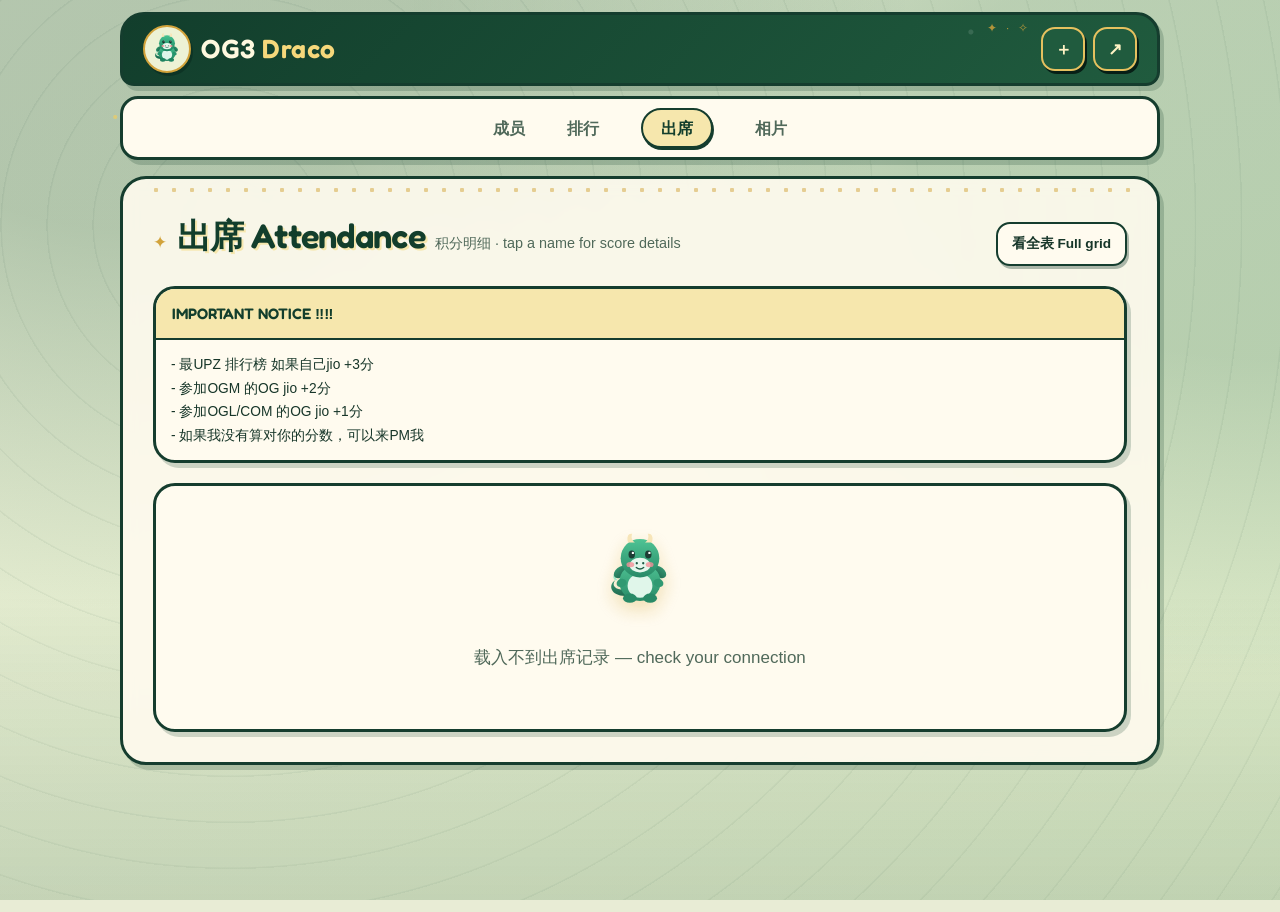
==== commit 638621f2: "2# ui improvement" ====
--- a/attendance.html
+++ b/attendance.html
@@ -24,7 +24,7 @@
   <img class="draco" src="assets/brand/dragon.svg" alt="" width="40" height="40">
   <h1 class="brand">OG3 <span>Draco</span></h1>
   <div class="top-actions">
-    <button class="icon-btn" id="install" type="button" hidden title="加到主页 Add to Home Screen" aria-label="加到主页 Add to Home Screen">＋</button>
+    <button class="icon-btn" id="install" type="button" hidden title="添加到主屏幕" aria-label="添加到主屏幕">＋</button>
     <button class="icon-btn" id="share" type="button" title="分享 Share" aria-label="分享 Share">↗</button>
   </div>
 </header>
@@ -53,14 +53,14 @@
 </main>
 
 <dialog id="install-sheet">
-  <h2 style="margin-top:0">加到主页 Add to Home Screen</h2>
-  <p>iPhone 没有一键安装 — Apple doesn't allow it, so two taps:</p>
-  <ol>
-    <li>撳 Safari 下面嘅 <strong>分享 Share</strong> 掣 ⬆️</li>
-    <li>拣 <strong>Add to Home Screen 加到主畫面</strong></li>
+  <h2>添加到主屏幕</h2>
+  <p class="install-intro">iPhone 安装方法：</p>
+  <ol class="install-steps">
+    <li>在 Safari 中点击底部的“分享”按钮。</li>
+    <li>选择“添加到主屏幕”。</li>
   </ol>
-  <p style="color:var(--muted);font-size:.88rem">之后就好似 app 咁 — full screen, no address bar.</p>
-  <button class="icon-btn" id="install-close" type="button" style="width:100%">好 OK</button>
+  <p class="install-note">完成后，即可从主屏幕直接打开。</p>
+  <button class="icon-btn" id="install-close" type="button">好的</button>
 </dialog>
 
 <script src="app.js"></script>
--- a/style.css
+++ b/style.css
@@ -299,6 +299,15 @@
   transition: transform .18s ease, box-shadow .18s ease;
 }
 .m-card:not(.pokemon-champion, .upz-champion):hover { transform: translateY(-3px); box-shadow: var(--shadow-hover); }
+.member-card { display: flex; flex-direction: column; align-items: center; }
+.member-open {
+  width: 100%; padding: 0; border: 0; background: none; color: inherit;
+  font: inherit; cursor: pointer;
+}
+.member-card .member-open { display: flex; flex-direction: column; align-items: center; }
+.member-card .name { margin-top: 2px; font-size: 1rem; }
+.member-card .member-role { margin-top: 8px; }
+.member-card .ig { margin-top: 7px; }
 .m-card .avatar {
   width: 100%; aspect-ratio: 1; border: 3px solid var(--border); border-radius: 16px;
   box-shadow: 0 0 0 3px color-mix(in srgb, var(--surface) 85%, transparent);
@@ -439,6 +448,19 @@
 }
 .list .more-btn:hover { color: var(--primary); text-decoration: none; }
 
+.list .member-row {
+  grid-template-columns: minmax(0, 1fr) auto;
+  gap: 12px;
+}
+.member-row-open { display: grid; grid-template-columns: 52px minmax(0, 1fr); gap: 12px; align-items: center; text-align: left; }
+.list .member-row .row-avatar {
+  width: 52px; height: 52px; border: 2px solid var(--border); border-radius: 15px;
+  font-size: .82rem;
+}
+.member-row-copy { display: block; min-width: 0; }
+.member-row-copy .name { margin-bottom: 4px; }
+.member-row > .ig { align-self: center; }
+
 /* ---------- leaderboards ---------- */
 .boards {
   display: grid; gap: 20px; align-items: start;
@@ -526,6 +548,55 @@
   color: var(--primary); font-size: .66rem; white-space: nowrap;
 }
 .board-note:hover b { text-decoration: underline; }
+
+.board-note.detail-only {
+  display: inline-flex;
+  width: auto;
+  margin-top: 7px;
+  padding: 3px 9px;
+  border: 1px solid currentColor;
+  border-radius: 999px;
+  background: color-mix(in srgb, var(--surface) 70%, transparent);
+}
+
+/* The rankings use solid panels and short shadows so the information feels
+   grounded while retaining the playful forest palette. */
+.leaderboard-page main {
+  background: var(--surface);
+  box-shadow: 3px 4px 0 color-mix(in srgb, var(--outline) 24%, transparent);
+  backdrop-filter: none;
+}
+.leaderboard-page .board {
+  background: var(--surface);
+  box-shadow: 3px 4px 0 color-mix(in srgb, var(--outline) 24%, transparent);
+}
+.leaderboard-page .board-labels { border-bottom: 2px solid var(--outline); }
+.leaderboard-page .board li {
+  border-bottom: 1px solid var(--border);
+}
+.leaderboard-page .board li.top:not(.pokemon-leader, .upz-leader) {
+  margin: 8px 0;
+  border: 2px solid var(--outline);
+  border-radius: 14px;
+  background: var(--forest);
+  box-shadow: 2px 3px 0 color-mix(in srgb, var(--outline) 28%, transparent);
+  color: #FFF7D8;
+}
+.leaderboard-page .board li.top:not(.pokemon-leader, .upz-leader) :is(.rank, .score, .score small, .board-note b) {
+  color: #F2CD68;
+}
+.leaderboard-page .board li:is(.pokemon-leader, .upz-leader) {
+  box-shadow: 3px 4px 0 color-mix(in srgb, var(--leader-border) 40%, transparent);
+}
+.leaderboard-page .board li:is(.pokemon-leader, .upz-leader) :is(.rank, .score strong, .leader-name) {
+  text-shadow: none;
+}
+.leaderboard-page .board-note.detail-only {
+  border-color: var(--outline);
+  background: #FFFBEA;
+  color: var(--outline) !important;
+}
+.leaderboard-page .board-note.detail-only b { color: var(--outline) !important; }
 
 /* ---------- attendance ---------- */
 .rules-card { margin-bottom: 20px; overflow: hidden; }
@@ -672,14 +743,47 @@
 .lb button { min-width: 46px; min-height: 46px; border-radius: 14px; border: 2px solid #EBC963; background: rgba(18,62,44,.88); color: #FFF4C4; font-size: 1.1rem; cursor: pointer; }
 
 /* ---------- install sheet ---------- */
-#install-sheet { width: min(420px, 92vw); height: auto; margin: auto; border: 3px solid var(--outline); border-radius: 22px;
-  background: var(--surface); color: var(--text); padding: 22px; box-shadow: var(--shadow); }
-#install-sheet ol { padding-left: 20px; line-height: 2; }
+#install-sheet { width: min(440px, 92vw); height: auto; margin: auto; border: 3px solid var(--outline); border-radius: 22px;
+  background: var(--surface); color: var(--text); padding: 24px; box-shadow: var(--shadow); }
+#install-sheet h2 { margin: 0 0 20px; color: var(--primary-strong); font-size: clamp(1.55rem, 6vw, 2rem); }
+#install-sheet .install-intro { margin: 0 0 8px; font-weight: 700; }
+#install-sheet .install-steps { margin: 0; padding-left: 24px; line-height: 1.75; }
+#install-sheet .install-steps li + li { margin-top: 8px; }
+#install-sheet .install-note { margin: 18px 0; color: var(--muted); font-size: .9rem; }
+#install-sheet #install-close { width: 100%; }
 .note-sheet { width: min(480px, 92vw); height: fit-content; max-height: 84vh; margin: auto; overflow: auto;
   border: 3px solid var(--outline); border-radius: 22px; background: var(--surface); color: var(--text); padding: 22px; box-shadow: var(--shadow); }
 .note-sheet h2 { margin: 0 0 10px; font-size: 1.15rem; }
 .note-sheet p { margin: 0 0 16px; white-space: pre-wrap; }
 .note-sheet #note-close { width: 100%; }
+
+.member-sheet { width: min(650px, calc(100% - 24px)); max-height: 88vh; padding: 0; }
+.member-detail { padding: clamp(18px, 4vw, 28px); }
+.member-detail-head { display: grid; grid-template-columns: 132px minmax(0, 1fr); gap: 20px; align-items: center; }
+.member-detail-photo .avatar {
+  width: 132px; height: 132px; border: 3px solid var(--border); border-radius: 20px;
+  box-shadow: 3px 4px 0 color-mix(in srgb, var(--outline) 25%, transparent);
+}
+.member-detail-title { min-width: 0; }
+.member-detail-title h2 { margin: 7px 0 3px; color: var(--primary-strong); font-size: clamp(1.5rem, 5vw, 2rem); }
+.member-detail-title .member-titles { justify-content: flex-start; margin-top: 10px; }
+.member-facts {
+  display: grid; grid-template-columns: repeat(3, minmax(0, 1fr)); gap: 9px;
+  margin: 22px 0 0;
+}
+.member-facts div {
+  min-width: 0; padding: 10px 12px; border: 2px solid var(--border); border-radius: 14px;
+  background: var(--surface-2);
+}
+.member-facts dt { color: var(--muted); font-size: .68rem; font-weight: 800; letter-spacing: .05em; }
+.member-facts dd { margin: 2px 0 0; color: var(--text); font-weight: 700; overflow-wrap: anywhere; }
+.member-detail-note {
+  margin-top: 14px; padding: 14px 16px; border: 2px solid var(--outline); border-radius: 16px;
+  background: var(--accent-soft);
+}
+.member-detail-note h3 { margin: 0 0 5px; color: var(--primary-strong); font-size: .95rem; }
+.member-detail-note p { margin: 0; color: var(--text); line-height: 1.65; }
+.member-sheet #member-close { width: calc(100% - 36px); margin: 0 18px 18px; }
 
 /* ---------- mascot motion ---------- */
 #draco-float { animation: float 4.5s ease-in-out infinite; transform-origin: 100px 120px; }
@@ -709,10 +813,9 @@
   }
   .nav a .zh { font-size: 1rem; }
   .nav a .en { display: none; }
-  .nav a[aria-current="page"] .zh { padding: 0; }
+  .nav a[aria-current="page"] .zh { padding: 5px 18px; }
   .nav a[aria-current="page"] {
-    border-color: var(--outline); background: var(--accent-soft);
-    box-shadow: 2px 2px 0 var(--outline);
+    border-color: transparent; background: transparent; box-shadow: none;
   }
   main { margin-top: 16px; }
 }
@@ -735,6 +838,9 @@
   .m-card .avatar { border-width: 2px; }
   .nav a { font-size: .94rem; }
   .nav a[aria-current="page"] .zh { padding-inline: 9px; }
+  .member-detail-head { grid-template-columns: 92px minmax(0, 1fr); gap: 14px; }
+  .member-detail-photo .avatar { width: 92px; height: 92px; border-radius: 16px; }
+  .member-facts { grid-template-columns: 1fr; }
 }
 
 @media (max-width: 350px) {
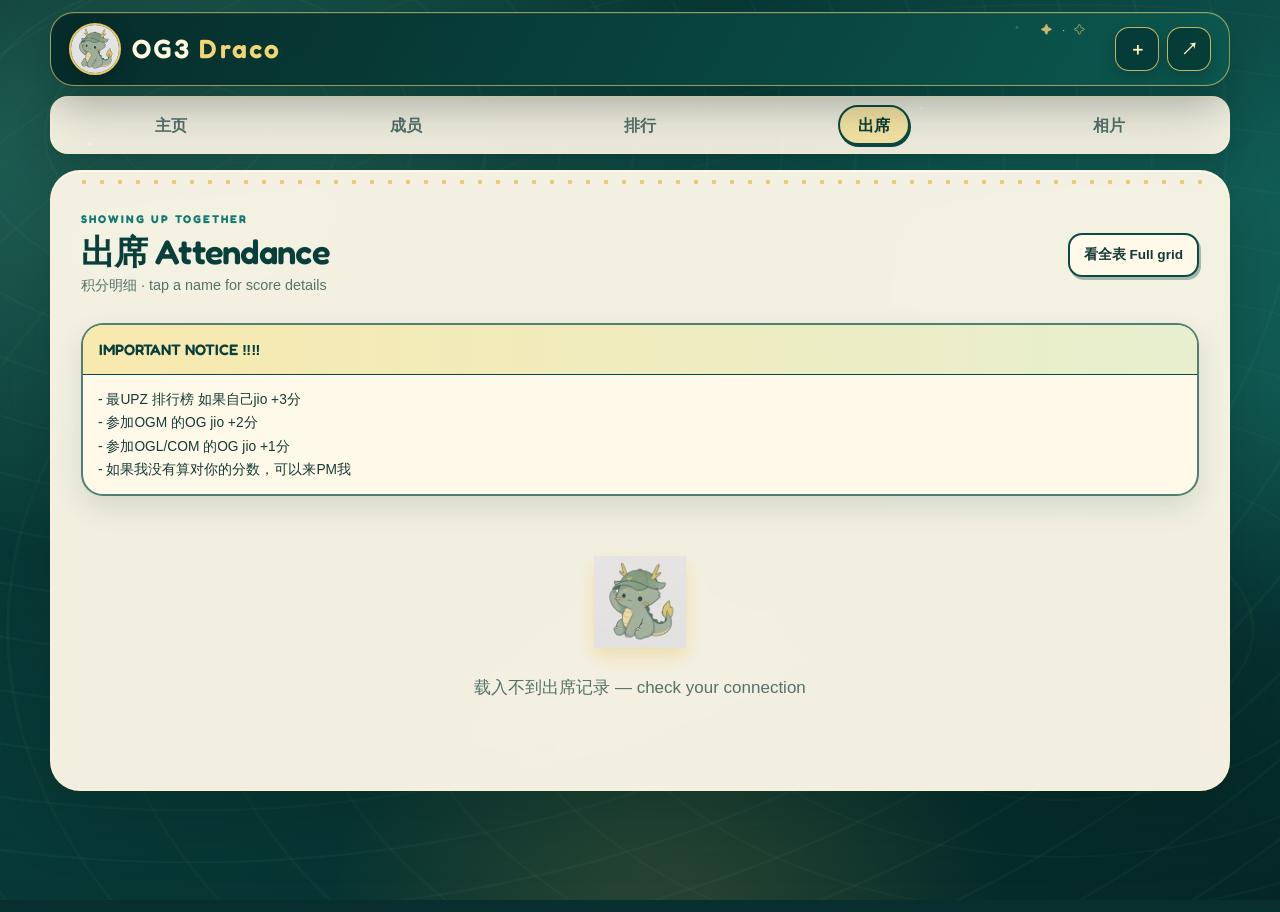
==== commit 7ed979f9: "improve leaderboard visual" ====
--- a/attendance.html
+++ b/attendance.html
@@ -1,18 +1,18 @@
 <!doctype html>
-<html lang="en">
+<html lang="zh-CN">
 <head>
 <meta charset="utf-8">
 <meta name="viewport" content="width=device-width, initial-scale=1, viewport-fit=cover">
 <meta name="robots" content="noindex, nofollow">
-<meta name="theme-color" content="#153D2E">
+<meta name="theme-color" content="#0B3D3B">
 <title>出席 Attendance · OG3 Draco</title>
 <link rel="manifest" href="manifest.json">
-<link rel="icon" href="assets/brand/favicon.svg" type="image/svg+xml">
+<link rel="icon" href="assets/brand/icon-192.png" type="image/png">
 <link rel="apple-touch-icon" href="assets/brand/apple-touch-icon.png">
 <meta name="mobile-web-app-capable" content="yes">
 <meta name="apple-mobile-web-app-capable" content="yes">
 <meta name="apple-mobile-web-app-title" content="OG3 Draco">
-<meta name="apple-mobile-web-app-status-bar-style" content="default">
+<meta name="apple-mobile-web-app-status-bar-style" content="black-translucent">
 <link rel="preconnect" href="https://fonts.googleapis.com">
 <link rel="preconnect" href="https://fonts.gstatic.com" crossorigin>
 <link href="https://fonts.googleapis.com/css2?family=Fredoka:wght@500;600;700&amp;display=swap" rel="stylesheet">
@@ -21,16 +21,19 @@
 <body>
 
 <header class="top">
-  <img class="draco" src="assets/brand/dragon.svg" alt="" width="40" height="40">
-  <h1 class="brand">OG3 <span>Draco</span></h1>
+  <a class="brand-home" href="index.html" aria-label="OG3 Draco 主页">
+    <img class="draco" src="assets/brand/icon-192.png" alt="" width="48" height="48">
+    <h1 class="brand">OG3 <span>Draco</span></h1>
+  </a>
   <div class="top-actions">
     <button class="icon-btn" id="install" type="button" hidden title="添加到主屏幕" aria-label="添加到主屏幕">＋</button>
     <button class="icon-btn" id="share" type="button" title="分享 Share" aria-label="分享 Share">↗</button>
   </div>
 </header>
 
-<nav class="nav">
-    <a href="index.html"><span class="zh">成员</span><span class="en">Members</span></a>
+<nav class="nav" aria-label="主导航">
+    <a href="index.html"><span class="zh">主页</span><span class="en">Home</span></a>
+    <a href="members.html"><span class="zh">成员</span><span class="en">Members</span></a>
     <a href="leaderboard.html"><span class="zh">排行</span><span class="en">Leaderboard</span></a>
     <a href="attendance.html"><span class="zh">出席</span><span class="en">Attendance</span></a>
     <a href="photos.html"><span class="zh">相片</span><span class="en">Photos</span></a>
@@ -39,7 +42,11 @@
 <main>
   <p class="notice" id="notice">⚠️ 连不上 Google Sheet — showing the last saved copy.</p>
   <div class="page-head">
-    <h2>出席 Attendance</h2><span class="sub">积分明细 · tap a name for score details</span>
+    <div>
+      <p class="section-kicker">SHOWING UP TOGETHER</p>
+      <h2>出席 Attendance</h2>
+      <span class="sub">积分明细 · tap a name for score details</span>
+    </div>
     <button class="icon-btn" id="toggle-matrix" type="button" style="margin-left:auto;width:auto;padding:0 14px;font-size:.85rem">看全表 Full grid</button>
   </div>
   <section class="card rules-card" id="attendance-rules">
--- a/style.css
+++ b/style.css
@@ -1,97 +1,56 @@
 /* OG3 Draco — enchanted forest theme. Phone first; 768px = iPad and up. */
 
 :root {
-  --bg: #E8ECD5;
-  --surface: #FFFBEF;
-  --surface-2: #E5ECCD;
-  --panel: rgba(255, 251, 239, .9);
-  --text: #173629;
-  --muted: #50695A;
-  --primary: #256B49;
-  --primary-strong: #123E2C;
-  --primary-soft: #D4E8BE;
-  --accent: #D2A33B;
-  --accent-soft: #F6E7AD;
-  --border: #356348;
-  --outline: #153D2E;
-  --forest: #123E2C;
-  --forest-2: #205B3E;
-  --firefly: rgba(244, 205, 91, .65);
-  --shadow: 4px 5px 0 rgba(18, 62, 44, .2);
-  --shadow-hover: 4px 8px 0 rgba(18, 62, 44, .24);
+  color-scheme: light;
+  --bg: #082F2E;
+  --surface: #FFF9EA;
+  --surface-2: #E9F0D7;
+  --panel: rgba(255, 249, 234, .95);
+  --text: #153B35;
+  --muted: #55726B;
+  --primary: #147B70;
+  --primary-strong: #083F3A;
+  --primary-soft: #C9E6D5;
+  --accent: #E6B944;
+  --accent-soft: #F7E6A6;
+  --border: #4A8275;
+  --outline: #0B4B44;
+  --forest: #062E2C;
+  --forest-2: #11665D;
+  --firefly: rgba(246, 211, 107, .72);
+  --shadow: 0 15px 36px rgba(2, 34, 31, .24);
+  --shadow-hover: 0 20px 45px rgba(2, 34, 31, .3);
   --pokemon-card:
     radial-gradient(circle at 88% 12%, rgba(255,255,255,.92) 0 5%, transparent 21%),
-    linear-gradient(145deg, #FFF8A8 0%, #FFD642 56%, #FFB300 100%);
-  --pokemon-border: #E99B00;
-  --pokemon-text: #744000;
-  --pokemon-secondary: #5D4100;
-  --pokemon-glow: rgba(255,174,0,.52);
+    linear-gradient(145deg, #FFF4BC 0%, #F3D66D 58%, #DDB349 100%);
+  --pokemon-border: #C99B28;
+  --pokemon-text: #5B4814;
+  --pokemon-secondary: #665927;
+  --pokemon-glow: rgba(230,185,68,.36);
   --pokemon-row:
     radial-gradient(circle at 91% 50%, rgba(255,255,255,.32) 0 2.5%, transparent 11%),
-    linear-gradient(145deg, #FFF8A8 0%, #FFD642 56%, #FFB300 100%);
+    linear-gradient(145deg, #FFF5C5 0%, #F1D674 58%, #DBB44E 100%);
   --upz-card:
-    radial-gradient(circle at 88% 12%, rgba(255,244,218,.88) 0 5%, transparent 21%),
-    linear-gradient(145deg, #FFE5B8 0%, #FF9650 54%, #F04424 100%);
-  --upz-border: #F04419;
-  --upz-text: #861C0B;
-  --upz-secondary: #641F10;
-  --upz-glow: rgba(240,68,24,.48);
+    radial-gradient(circle at 88% 12%, rgba(255,255,238,.88) 0 5%, transparent 21%),
+    linear-gradient(145deg, #D6EFDC 0%, #78C6AF 54%, #269080 100%);
+  --upz-border: #197A6F;
+  --upz-text: #073F3A;
+  --upz-secondary: #275D55;
+  --upz-glow: rgba(38,144,128,.34);
   --upz-row:
-    radial-gradient(circle at 91% 50%, rgba(255,244,218,.28) 0 2.5%, transparent 11%),
-    linear-gradient(145deg, #FFE5B8 0%, #FF9650 54%, #F04424 100%);
+    radial-gradient(circle at 91% 50%, rgba(255,255,238,.35) 0 2.5%, transparent 11%),
+    linear-gradient(145deg, #D6EFDC 0%, #78C6AF 54%, #269080 100%);
   --dual-card:
     radial-gradient(circle at 50% 8%, rgba(255,255,255,.78) 0 4%, transparent 19%),
-    linear-gradient(135deg, #FF6A35 0%, #FF9135 44%, #FFD13D 58%, #FFE986 100%);
-  --dual-border: #F06A13;
-  --dual-glow: rgba(246,103,17,.5);
-  --dual-text-a: #861C0B;
-  --dual-text-b: #6E4300;
-  --dual-secondary: #60270B;
-  --dual-row: linear-gradient(135deg, #FF6A35 0%, #FF9135 44%, #FFD13D 58%, #FFE986 100%);
+    linear-gradient(135deg, #BFE8D6 0%, #73C5AE 44%, #E8C458 62%, #FFF0AF 100%);
+  --dual-border: #AF8A25;
+  --dual-glow: rgba(201,164,56,.38);
+  --dual-text-a: #075047;
+  --dual-text-b: #6A5011;
+  --dual-secondary: #35584E;
+  --dual-row: linear-gradient(135deg, #C6EAD9 0%, #7BC4AE 44%, #E7C45D 62%, #FFF1B5 100%);
   --radius: 22px;
   --nav-h: 66px;
-}
-
-@media (prefers-color-scheme: dark) {
-  :root {
-    --bg: #071A13;
-    --surface: #102A20;
-    --surface-2: #193A2A;
-    --panel: rgba(13, 39, 29, .92);
-    --text: #F4F1D9;
-    --muted: #AFC2B1;
-    --primary: #A5D77A;
-    --primary-strong: #D6EDA8;
-    --primary-soft: #284D32;
-    --accent: #F0C65F;
-    --accent-soft: #463B1B;
-    --border: #6F9A6A;
-    --outline: #8CB477;
-    --forest: #0A281C;
-    --forest-2: #164530;
-    --firefly: rgba(255, 217, 111, .7);
-    --shadow: 4px 5px 0 rgba(0, 0, 0, .42);
-    --shadow-hover: 4px 8px 0 rgba(0, 0, 0, .48);
-    --pokemon-card: linear-gradient(150deg, #332500 0%, #1F1908 54%, #15130B 100%);
-    --pokemon-border: #FFD84A;
-    --pokemon-text: #FFE06A;
-    --pokemon-secondary: #E8C65A;
-    --pokemon-glow: rgba(255,205,48,.42);
-    --pokemon-row: var(--pokemon-card);
-    --upz-card: linear-gradient(150deg, #3A1008 0%, #24100B 54%, #180C09 100%);
-    --upz-border: #FF6A3D;
-    --upz-text: #FF8A62;
-    --upz-secondary: #F3A080;
-    --upz-glow: rgba(255,79,37,.42);
-    --upz-row: var(--upz-card);
-    --dual-card: linear-gradient(135deg, #351008 0 46%, #302300 54% 100%);
-    --dual-border: #FF9C38;
-    --dual-glow: rgba(255,130,40,.46);
-    --dual-text-a: #FF7650;
-    --dual-text-b: #FFE06A;
-    --dual-secondary: #F5BC63;
-    --dual-row: var(--dual-card);
-  }
 }
 
 *, *::before, *::after { box-sizing: border-box; }
@@ -849,3 +808,543 @@
   .top .icon-btn { min-width: 38px; min-height: 38px; }
   .grid { grid-template-columns: 1fr; }
 }
+
+/* ---------- Draco dreamscape refresh ---------- */
+body {
+  background-color: var(--bg);
+  background-image:
+    radial-gradient(circle at 7% 16%, rgba(255, 225, 125, .9) 0 1px, transparent 2px),
+    radial-gradient(circle at 18% 72%, rgba(255, 236, 174, .68) 0 1.5px, transparent 2.5px),
+    radial-gradient(circle at 72% 12%, rgba(255, 235, 157, .82) 0 1px, transparent 2px),
+    radial-gradient(circle at 88% 66%, rgba(255, 224, 118, .75) 0 1.5px, transparent 2.5px),
+    radial-gradient(ellipse at 12% 18%, rgba(78, 188, 159, .3) 0 10%, transparent 38%),
+    radial-gradient(ellipse at 92% 32%, rgba(32, 150, 136, .34) 0 12%, transparent 42%),
+    radial-gradient(ellipse at 52% 110%, rgba(232, 194, 85, .18) 0 8%, transparent 36%),
+    linear-gradient(145deg, #052826 0%, #0B4541 48%, #062E2D 100%);
+  background-size: auto, auto, auto, auto, auto, auto, auto, auto;
+}
+body::before {
+  opacity: .9;
+  background:
+    repeating-radial-gradient(ellipse at 15% 15%, transparent 0 70px, rgba(151, 224, 198, .045) 72px 74px),
+    repeating-radial-gradient(ellipse at 83% 70%, transparent 0 92px, rgba(242, 211, 116, .035) 94px 96px),
+    linear-gradient(to top, rgba(1, 22, 21, .28), transparent 44%);
+}
+
+.top,
+.nav,
+main { width: min(1180px, calc(100% - 28px)); }
+
+.top {
+  min-height: 74px;
+  padding: 10px 18px;
+  border: 1px solid rgba(245, 211, 112, .62);
+  border-radius: 24px;
+  background:
+    radial-gradient(circle at 82% 20%, rgba(255, 240, 177, .16) 0 1px, transparent 2px),
+    linear-gradient(120deg, rgba(5, 43, 41, .96), rgba(12, 89, 80, .94));
+  box-shadow: 0 18px 50px rgba(0, 20, 19, .34), inset 0 1px 0 rgba(255,255,255,.08);
+  backdrop-filter: blur(16px);
+}
+.top::after { right: 140px; top: 8px; color: #F5D574; }
+.brand-home { display: inline-flex; align-items: center; gap: 11px; color: inherit; text-decoration: none; }
+.top .draco {
+  width: 52px; height: 52px; padding: 0;
+  border: 2px solid #E8C75E; object-fit: cover;
+  box-shadow: 0 7px 18px rgba(0, 25, 23, .38);
+  filter: none;
+}
+.brand { letter-spacing: .08em; }
+.brand span { color: #F2D574; }
+.top .icon-btn {
+  border: 1px solid rgba(244, 213, 119, .78);
+  background: rgba(5, 52, 48, .72);
+  box-shadow: 0 8px 18px rgba(0,0,0,.2);
+}
+
+.nav {
+  grid-template-columns: repeat(5, 1fr);
+  border-top: 1px solid rgba(11, 75, 68, .42);
+  box-shadow: 0 -12px 30px rgba(2, 39, 36, .18);
+}
+
+main {
+  border: 1px solid rgba(255, 244, 203, .78);
+  border-radius: 30px;
+  box-shadow: 0 24px 65px rgba(0, 25, 23, .3), inset 0 1px 0 rgba(255,255,255,.7);
+}
+main::before { opacity: .7; }
+.page-head { align-items: center; margin: 9px 0 24px; }
+.page-head::before { display: none; }
+.page-head > div:first-child { min-width: 0; }
+.page-head h2 { text-shadow: none; }
+.section-kicker,
+.portal-head > p {
+  margin: 0 0 4px;
+  color: var(--primary);
+  font-family: "Fredoka", sans-serif;
+  font-size: .7rem;
+  font-weight: 700;
+  letter-spacing: .18em;
+}
+.viewswitch { border-width: 1px; box-shadow: none; }
+.viewswitch button[aria-pressed="true"] { box-shadow: none; }
+.card { border-width: 2px; }
+
+/* Home */
+.home-main {
+  width: min(1180px, calc(100% - 28px));
+  margin-top: 16px;
+  padding: 0;
+  border: 0;
+  background: transparent;
+  box-shadow: none;
+  backdrop-filter: none;
+}
+.home-main::before { display: none; }
+.home-hero {
+  position: relative;
+  isolation: isolate;
+  display: grid;
+  grid-template-columns: minmax(0, 1.05fr) minmax(360px, .95fr);
+  align-items: center;
+  min-height: 570px;
+  overflow: hidden;
+  padding: clamp(34px, 6vw, 72px);
+  border: 1px solid rgba(255, 244, 203, .84);
+  border-radius: 34px;
+  background:
+    radial-gradient(circle at 15% 22%, rgba(244, 215, 121, .26) 0 1px, transparent 2px),
+    radial-gradient(circle at 43% 72%, rgba(8, 85, 77, .11) 0 1px, transparent 2px),
+    linear-gradient(128deg, rgba(255, 250, 237, .98), rgba(231, 242, 216, .96));
+  box-shadow: 0 28px 70px rgba(0, 22, 21, .34);
+}
+.home-hero::before,
+.home-hero::after {
+  content: "";
+  position: absolute;
+  z-index: -1;
+  border-radius: 50%;
+  filter: blur(1px);
+}
+.home-hero::before {
+  width: 520px; height: 520px; right: -160px; top: -190px;
+  background: radial-gradient(circle, rgba(49, 161, 145, .26), rgba(49, 161, 145, 0) 68%);
+}
+.home-hero::after {
+  width: 430px; height: 430px; left: -230px; bottom: -260px;
+  border: 82px solid rgba(231, 191, 69, .11);
+}
+.hero-copy { position: relative; z-index: 2; }
+.eyebrow {
+  margin: 0 0 15px;
+  color: var(--primary);
+  font-family: "Fredoka", sans-serif;
+  font-size: .78rem;
+  font-weight: 700;
+  letter-spacing: .19em;
+}
+.hero-copy h2 { margin: 0; line-height: .94; }
+.hero-copy h2 > span {
+  display: block;
+  color: var(--primary-strong);
+  font-family: "Fredoka", sans-serif;
+  font-size: clamp(4.8rem, 10vw, 8.4rem);
+  font-weight: 700;
+  letter-spacing: -.065em;
+  text-shadow: 0 8px 0 rgba(44, 143, 130, .17);
+}
+.hero-copy h2 small {
+  display: block;
+  max-width: 480px;
+  margin-top: 22px;
+  color: var(--text);
+  font-family: inherit;
+  font-size: clamp(1.05rem, 2vw, 1.35rem);
+  font-weight: 650;
+  line-height: 1.55;
+  letter-spacing: .02em;
+}
+.hero-note {
+  display: inline-block;
+  margin: 22px 0 25px;
+  padding: 9px 15px;
+  border: 1px solid rgba(11, 75, 68, .38);
+  border-radius: 999px;
+  background: rgba(255, 249, 234, .72);
+  color: var(--muted);
+  font-size: .88rem;
+}
+.hero-cta {
+  display: inline-flex; align-items: center; gap: 12px;
+  min-height: 52px; padding: 0 20px;
+  border: 1px solid #0B4B44; border-radius: 999px;
+  background: var(--primary-strong); color: #FFF7D7;
+  box-shadow: 0 10px 24px rgba(4, 59, 53, .25);
+  text-decoration: none; font-weight: 750;
+  transition: transform .18s ease, box-shadow .18s ease;
+}
+.hero-cta span { color: #F1CE61; font-size: 1.2rem; }
+.hero-cta:hover { transform: translateY(-3px); box-shadow: 0 16px 32px rgba(4, 59, 53, .3); }
+.hero-art { position: relative; min-height: 430px; }
+.mascot-frame {
+  position: absolute; z-index: 2; inset: 22px 10px 8px 35px;
+  display: flex; flex-direction: column;
+  padding: 16px 16px 13px;
+  border: 2px solid var(--primary-strong);
+  border-radius: 28px;
+  background: #FFFDF4;
+  box-shadow: 12px 16px 0 rgba(9, 82, 73, .14), 0 22px 44px rgba(4, 56, 51, .16);
+  transform: rotate(1.2deg);
+}
+.mascot-frame img { width: 100%; min-height: 0; flex: 1; object-fit: cover; border-radius: 17px; }
+.mascot-frame p { margin: 10px 0 0; color: var(--primary-strong); font-family: Georgia, serif; font-style: italic; text-align: center; }
+.tape {
+  position: absolute; z-index: 3; top: -13px; left: 50%;
+  width: 130px; height: 34px;
+  border-radius: 6px;
+  background: repeating-linear-gradient(135deg, rgba(213,236,208,.88) 0 14px, rgba(247,217,117,.75) 14px 28px);
+  transform: translateX(-50%) rotate(-2deg);
+  opacity: .9;
+}
+.orbit { position: absolute; border: 1px solid rgba(20, 123, 112, .28); border-radius: 50%; }
+.orbit-one { width: 410px; height: 180px; top: 122px; left: -8px; transform: rotate(-28deg); }
+.orbit-two { width: 315px; height: 315px; right: -66px; top: 30px; border-color: rgba(230, 185, 68, .32); }
+.star { position: absolute; z-index: 3; color: #D6A82D; filter: drop-shadow(0 2px 7px rgba(214,168,45,.3)); }
+.star-one { left: 5px; top: 70px; font-size: 1.8rem; }
+.star-two { right: 2px; bottom: 44px; font-size: 2.2rem; }
+.star-three { right: 18px; top: 5px; font-size: 2.8rem; }
+
+.portal-section {
+  margin-top: 22px;
+  padding: clamp(25px, 4vw, 42px);
+  border: 1px solid rgba(255, 244, 203, .68);
+  border-radius: 30px;
+  background: rgba(5, 50, 47, .72);
+  box-shadow: 0 22px 54px rgba(0, 18, 17, .28);
+  backdrop-filter: blur(14px);
+}
+.portal-head { margin-bottom: 19px; }
+.portal-head > p { color: #E9C65A; }
+.portal-head h2 { margin: 0; color: #FFF6D9; font-size: clamp(1.55rem, 3vw, 2.1rem); }
+.portal-grid { display: grid; grid-template-columns: repeat(4, minmax(0, 1fr)); gap: 14px; }
+.portal-card {
+  position: relative;
+  display: grid;
+  grid-template-columns: 48px minmax(0, 1fr);
+  align-items: center;
+  min-height: 132px;
+  padding: 20px 18px;
+  overflow: hidden;
+  border: 1px solid rgba(255,255,255,.56);
+  border-radius: 24px;
+  background: linear-gradient(145deg, #FFF9E8, #E7EFD4);
+  color: var(--text);
+  box-shadow: 0 12px 25px rgba(0, 24, 22, .2);
+  text-decoration: none;
+  transition: transform .18s ease, box-shadow .18s ease;
+}
+.portal-card:hover { transform: translateY(-5px); box-shadow: 0 19px 32px rgba(0, 22, 20, .27); }
+.portal-card:nth-child(2), .portal-card:nth-child(4) { background: linear-gradient(145deg, #FFF5C7, #F1E1A2); }
+.portal-icon {
+  display: grid; place-items: center;
+  width: 40px; height: 40px;
+  border: 1px solid var(--outline); border-radius: 50%;
+  background: var(--primary-strong); color: #F4D36B;
+  font-family: Georgia, serif; font-size: 1.25rem;
+}
+.portal-card > span:nth-child(2) { display: grid; gap: 3px; min-width: 0; }
+.portal-card b { color: var(--primary-strong); font-size: 1.05rem; }
+.portal-card small { color: var(--muted); font-size: .76rem; line-height: 1.45; }
+.portal-card i { position: absolute; right: 12px; bottom: -10px; color: rgba(8,63,58,.09); font-family: "Fredoka", sans-serif; font-size: 3.9rem; font-style: normal; font-weight: 700; }
+
+/* Member directory */
+.grid { grid-template-columns: repeat(auto-fit, minmax(min(154px, 100%), 1fr)); align-items: stretch; }
+.m-card {
+  min-width: 0;
+  padding: 12px 12px 14px;
+  border: 2px solid var(--outline);
+  border-radius: 26px;
+  background: linear-gradient(155deg, #FFFDF4, #EFF2DC);
+  box-shadow: 0 10px 0 rgba(7, 66, 59, .11), 0 16px 30px rgba(5, 55, 50, .12);
+}
+.m-card:nth-child(3n + 2) { background: linear-gradient(155deg, #FFF8D9, #F4E7AE); }
+.m-card:nth-child(4n) { background: linear-gradient(155deg, #F8F7E7, #D8EBDC); }
+.m-card:not(.pokemon-champion, .upz-champion):hover { transform: translateY(-5px) rotate(-.35deg); box-shadow: 0 14px 0 rgba(7, 66, 59, .1), 0 22px 38px rgba(5, 55, 50, .18); }
+.m-card .avatar { border-width: 2px; border-radius: 18px; box-shadow: none; }
+.member-card .name { min-height: 1.5em; color: var(--primary-strong); font-size: 1.02rem; font-weight: 700; }
+.member-role { border-color: rgba(11, 75, 68, .55); background: rgba(201, 230, 213, .78); }
+.member-card .ig { max-width: 100%; overflow: hidden; color: var(--primary); text-overflow: ellipsis; white-space: nowrap; }
+.member-title.upz-title { border-color: #147B70; background: #D1EBDC; color: #084A43; }
+.member-title.pokemon-title { border-color: #C69B2E; background: #F8E8A8; color: #624D15; }
+
+/* Podium leaderboards */
+.boards { grid-template-columns: 1fr; gap: 28px; }
+.board { border-color: rgba(11, 75, 68, .78); border-radius: 28px; box-shadow: 0 18px 42px rgba(3, 50, 46, .15); }
+.board h3 {
+  padding: 17px 22px;
+  border-bottom: 1px solid rgba(238, 207, 109, .68);
+  background:
+    radial-gradient(circle at 88% 30%, rgba(255,255,255,.22) 0 1px, transparent 2px),
+    linear-gradient(115deg, #063A36, #138276);
+  color: #FFF4C9;
+  letter-spacing: .03em;
+}
+.rank-podium {
+  display: grid;
+  grid-template-columns: repeat(3, minmax(0, 1fr));
+  align-items: end;
+  gap: clamp(10px, 2vw, 22px);
+  padding: 55px clamp(15px, 4vw, 46px) 34px;
+  background:
+    radial-gradient(circle at 50% 28%, rgba(244, 210, 99, .2), transparent 31%),
+    radial-gradient(circle at 18% 70%, rgba(47, 155, 139, .12), transparent 28%),
+    linear-gradient(180deg, #FCF8E8, #E9F0D8);
+}
+.podium-entry {
+  position: relative;
+  display: flex; flex-direction: column; align-items: center;
+  min-height: 240px;
+  padding: 20px 12px 15px;
+  border: 1px solid rgba(11, 75, 68, .62);
+  border-radius: 70px 70px 22px 22px;
+  background: rgba(255, 253, 244, .8);
+  box-shadow: 0 12px 24px rgba(3, 60, 54, .12);
+  text-align: center;
+}
+.podium-entry.place-1 {
+  min-height: 275px;
+  border-color: #BE9225;
+  background: linear-gradient(160deg, #FFF8CD, #E9D174);
+  box-shadow: 0 18px 38px rgba(178, 137, 30, .25);
+  transform: translateY(-20px);
+}
+.podium-entry.place-2 { background: linear-gradient(160deg, #F8F8E9, #D6E7D9); }
+.podium-entry.place-3 { background: linear-gradient(160deg, #F9F0CC, #DFD5A8); }
+.podium-spark { position: absolute; top: -25px; color: #D9AD34; font-size: 1.6rem; }
+.podium-position {
+  position: absolute; top: 10px; left: 14px;
+  color: var(--primary-strong); font-family: "Fredoka", sans-serif; font-size: 1.25rem; font-weight: 700;
+}
+.podium-position sup { font-size: .52rem; }
+.podium-entry .podium-avatar {
+  width: 102px; height: 102px; margin: 12px 0 11px;
+  border: 3px solid #FFF9E8; border-radius: 50%;
+  box-shadow: 0 0 0 2px var(--primary), 0 11px 23px rgba(3, 56, 51, .18);
+}
+.podium-entry.place-1 .podium-avatar { width: 124px; height: 124px; box-shadow: 0 0 0 3px #C3982B, 0 13px 26px rgba(106,79,12,.24); }
+.podium-name { max-width: 100%; overflow: hidden; color: var(--primary-strong); text-overflow: ellipsis; white-space: nowrap; }
+.podium-score { color: var(--muted); font-size: .74rem; text-transform: uppercase; letter-spacing: .08em; }
+.podium-score b { color: var(--primary-strong); font-size: 1.24rem; }
+.podium-entry .leader-title { justify-content: center; margin: 4px auto; border-color: rgba(91,72,20,.45); color: #5B4814; background: rgba(255,250,218,.56); }
+.podium-entry .compact-note { justify-content: center; width: auto; margin: auto auto 0; color: var(--primary-strong); }
+.board-labels {
+  grid-template-columns: 56px 48px minmax(0, 1fr) 76px;
+  padding: 10px 18px;
+  border-block: 1px solid rgba(11,75,68,.28);
+  background: #F7F2DD;
+}
+.board-labels span:nth-child(2) { grid-column: 2 / 4; }
+.board-labels span:last-child { grid-column: 4; }
+.board ol { padding: 0 18px 14px; }
+.board li {
+  grid-template-columns: 48px 44px minmax(0, 1fr) 70px;
+  gap: 10px;
+  min-height: 68px;
+  padding: 9px 0;
+  border-bottom: 1px solid rgba(11,75,68,.22);
+}
+.board .rank-avatar { width: 42px; height: 42px; border: 1px solid var(--border); border-radius: 50%; font-size: .7rem; }
+.board .rank { color: var(--primary); font-family: "Fredoka", sans-serif; font-size: 1rem; font-weight: 700; }
+.board .leader-name { color: var(--primary-strong); }
+.leaderboard-page main { background: var(--panel); backdrop-filter: blur(10px); }
+.leaderboard-page .board li.top:not(.pokemon-leader, .upz-leader) { background: transparent; color: inherit; }
+
+/* Attendance podium and ranking */
+.att { overflow: visible; border: 0; background: transparent; box-shadow: none; }
+.attendance-podium {
+  display: grid;
+  grid-template-columns: repeat(3, minmax(0, 1fr));
+  align-items: end;
+  gap: 15px;
+  margin: 48px 0 25px;
+}
+.att details.podium-attendee {
+  overflow: hidden;
+  border: 1px solid rgba(11, 75, 68, .62);
+  border-radius: 72px 72px 24px 24px;
+  background: linear-gradient(160deg, #F9F8E9, #D7E9DB);
+  box-shadow: 0 15px 34px rgba(4, 58, 53, .14);
+}
+.att details.podium-attendee.place-1 {
+  border-color: #C49B2B;
+  background: linear-gradient(160deg, #FFF7C9, #E8CD69);
+  box-shadow: 0 19px 40px rgba(166, 125, 22, .25);
+  transform: translateY(-23px);
+}
+.att details.podium-attendee.place-3 { background: linear-gradient(160deg, #FAF0CC, #DED1A0); }
+.att .podium-attendee summary {
+  display: flex;
+  flex-direction: column;
+  gap: 8px;
+  min-height: 300px;
+  padding: 24px 14px 18px;
+  text-align: center;
+}
+.att .podium-attendee .att-place {
+  color: var(--primary-strong);
+  font-family: "Fredoka", sans-serif;
+  font-size: 1.65rem;
+  font-weight: 700;
+  line-height: 1;
+}
+.att .podium-attendee .att-place sup { font-size: .55rem; }
+.att .podium-attendee .avatar {
+  display: block;
+  width: 108px; height: 108px;
+  margin: 2px auto 3px;
+  border: 3px solid #FFF9E8; border-radius: 50%;
+  box-shadow: 0 0 0 2px var(--primary), 0 10px 22px rgba(3, 60, 54, .2);
+}
+.att .podium-attendee.place-1 .avatar { width: 128px; height: 128px; box-shadow: 0 0 0 3px #BD9227, 0 12px 25px rgba(111,80,10,.24); }
+.podium-person { display: grid; gap: 1px; }
+.podium-person .name { overflow: hidden; color: var(--primary-strong); font-weight: 750; text-overflow: ellipsis; white-space: nowrap; }
+.podium-attendance { color: var(--muted); font-size: .7rem; text-transform: uppercase; letter-spacing: .06em; }
+.podium-points { display: flex; align-items: baseline; justify-content: center; gap: 4px; color: var(--primary-strong); }
+.podium-points strong { font-size: 1.5rem; }
+.podium-points small { font-size: .65rem; font-weight: 800; text-transform: uppercase; }
+.podium-attendee .events { justify-content: center; padding: 0 12px 14px; border-top: 1px solid rgba(11,75,68,.2); }
+
+.attendance-ranking {
+  overflow: hidden;
+  border: 2px solid var(--outline);
+  border-radius: 24px;
+  background: var(--surface);
+  box-shadow: 0 14px 34px rgba(4,58,53,.13);
+}
+.attendance-ranking details { border-bottom: 1px solid rgba(11,75,68,.22); }
+.attendance-ranking details:last-child { border-bottom: 0; }
+.att .attendance-ranking summary {
+  display: grid;
+  grid-template-columns: 46px 48px minmax(160px, 1fr) 112px 72px;
+  grid-template-rows: auto;
+  gap: 14px;
+  min-height: 78px;
+  padding: 13px 20px;
+}
+.attendance-ranking .att-place { grid-column: 1; color: var(--primary); font-family: "Fredoka", sans-serif; font-weight: 700; }
+.att .attendance-ranking .avatar { grid-column: 2; grid-row: 1; width: 48px; height: 48px; border: 2px solid var(--border); }
+.attendance-ranking .att-person { grid-column: 3; grid-row: 1; }
+.attendance-ranking .att-rate { grid-column: 4; grid-row: 1; }
+.attendance-ranking .att-score { grid-column: 5; grid-row: 1; }
+.attendance-ranking .events { padding-left: 128px; }
+.rules-card { border-color: rgba(11,75,68,.7); box-shadow: 0 12px 28px rgba(4,58,53,.12); }
+.rules-card h3 { border-bottom-width: 1px; background: linear-gradient(90deg, #F8E9AE, #E7EFCF); }
+
+/* Finishing touches */
+.photos button { border-width: 1px; box-shadow: 0 12px 28px rgba(2,48,44,.16); }
+.more { border-width: 1px; box-shadow: 0 12px 28px rgba(2,48,44,.16); }
+.member-sheet,
+.note-sheet,
+#install-sheet { border-width: 1px; box-shadow: 0 26px 70px rgba(0,30,28,.35); }
+
+@media (min-width: 768px) {
+  .nav {
+    width: min(1180px, calc(100% - 28px));
+    padding: 6px;
+    border: 1px solid rgba(255, 244, 203, .75);
+    border-radius: 18px;
+    background: rgba(255, 249, 234, .94);
+    box-shadow: 0 14px 34px rgba(0, 23, 21, .22);
+  }
+}
+
+@media (max-width: 900px) {
+  .home-hero { grid-template-columns: 1fr .82fr; min-height: 520px; padding: 40px; }
+  .hero-copy h2 > span { font-size: clamp(4.4rem, 11vw, 6.8rem); }
+  .hero-art { min-height: 380px; }
+  .mascot-frame { inset: 30px 0 20px 20px; }
+  .portal-grid { grid-template-columns: repeat(2, minmax(0, 1fr)); }
+}
+
+@media (max-width: 680px) {
+  .home-hero { display: flex; flex-direction: column; align-items: stretch; min-height: 0; padding: 34px 22px 26px; }
+  .hero-copy h2 > span { font-size: clamp(3.8rem, 20vw, 5.8rem); }
+  .hero-copy h2 small { margin-top: 16px; font-size: 1rem; }
+  .hero-note { margin: 17px 0 19px; }
+  .hero-art { min-height: 360px; margin-top: 18px; }
+  .mascot-frame { inset: 24px 10px 10px; }
+  .portal-grid { grid-template-columns: 1fr; }
+  .portal-card { min-height: 108px; }
+
+  .rank-podium { gap: 7px; padding: 45px 8px 24px; }
+  .podium-entry { min-height: 198px; padding: 15px 6px 10px; border-radius: 48px 48px 18px 18px; }
+  .podium-entry.place-1 { min-height: 225px; transform: translateY(-14px); }
+  .podium-entry .podium-avatar { width: 68px; height: 68px; margin-top: 18px; }
+  .podium-entry.place-1 .podium-avatar { width: 82px; height: 82px; }
+  .podium-position { left: 9px; font-size: 1rem; }
+  .podium-name { font-size: .76rem; }
+  .podium-score b { font-size: 1.02rem; }
+  .podium-entry .leader-title { padding: 2px 5px; font-size: .5rem; }
+  .podium-entry .board-note { font-size: .58rem; }
+  .board-labels { grid-template-columns: 43px 38px minmax(0, 1fr) 57px; padding-inline: 9px; }
+  .board ol { padding-inline: 9px; }
+  .board li { grid-template-columns: 38px 36px minmax(0, 1fr) 54px; gap: 6px; }
+  .board .rank-avatar { width: 34px; height: 34px; }
+  .board-note .note-copy { display: none; }
+  .board-note { display: inline-flex; width: auto; }
+
+  .attendance-podium { gap: 7px; margin-top: 39px; }
+  .att details.podium-attendee { border-radius: 45px 45px 17px 17px; }
+  .att details.podium-attendee.place-1 { transform: translateY(-14px); }
+  .att .podium-attendee summary { min-height: 218px; padding: 16px 6px 12px; gap: 5px; }
+  .att .podium-attendee .att-place { font-size: 1.2rem; }
+  .att .podium-attendee .avatar { width: 62px; height: 62px; }
+  .att .podium-attendee.place-1 .avatar { width: 76px; height: 76px; }
+  .podium-person .name { font-size: .74rem; }
+  .podium-attendance { font-size: .5rem; }
+  .podium-points strong { font-size: 1.05rem; }
+  .podium-attendee .events { padding: 6px; }
+  .podium-attendee .ev { padding: 2px 5px; font-size: .58rem; }
+  .att .attendance-ranking summary {
+    grid-template-columns: 35px 42px minmax(0, 1fr) 54px;
+    gap: 7px;
+    min-height: 68px;
+    padding: 10px 9px;
+  }
+  .att .attendance-ranking .avatar { grid-column: 2; width: 40px; height: 40px; }
+  .attendance-ranking .att-person { grid-column: 3; }
+  .attendance-ranking .att-rate { display: none; }
+  .attendance-ranking .att-score { grid-column: 4; }
+  .attendance-ranking .events { padding: 0 9px 12px 84px; }
+}
+
+@media (max-width: 520px) {
+  .top,
+  .nav,
+  main,
+  .home-main { width: calc(100% - 16px); }
+  .top { border-radius: 20px; }
+  .top .draco { width: 44px; height: 44px; }
+  .brand { letter-spacing: .04em; }
+  .nav a { min-width: 0; font-size: .8rem; }
+  .nav a .en { font-size: .5rem; }
+  .nav a[aria-current="page"] .zh { padding-inline: 6px; }
+  main { padding: 20px 13px 22px; }
+  .home-main { padding: 0; }
+  .home-hero { border-radius: 26px; }
+  .portal-section { padding: 23px 15px; border-radius: 26px; }
+  .grid { gap: 13px; }
+  .m-card { padding: 8px 8px 11px; border-radius: 21px; }
+  .m-card .avatar { border-radius: 14px; margin-bottom: 9px; }
+  .member-card .name { font-size: .9rem; }
+  .member-card .ig { font-size: .67rem; }
+}
+
+@media (max-width: 370px) {
+  .portal-card { grid-template-columns: 42px minmax(0, 1fr); padding-inline: 14px; }
+  .podium-entry .podium-avatar { width: 58px; height: 58px; }
+  .podium-entry.place-1 .podium-avatar { width: 70px; height: 70px; }
+  .att .podium-attendee .avatar { width: 54px; height: 54px; }
+  .att .podium-attendee.place-1 .avatar { width: 66px; height: 66px; }
+}
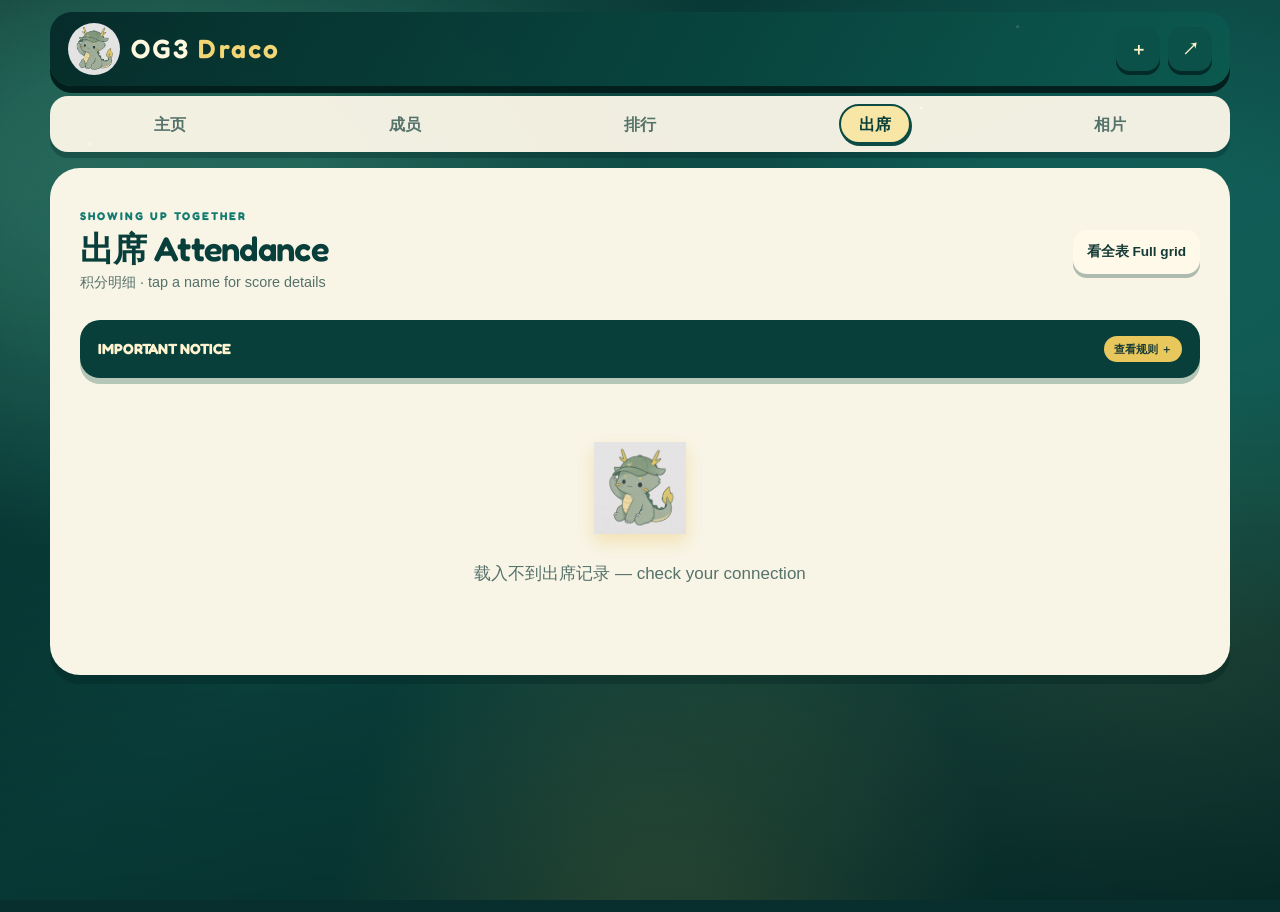
==== commit 21d484d4: "minor ui improvemet" ====
--- a/attendance.html
+++ b/attendance.html
@@ -49,10 +49,10 @@
     </div>
     <button class="icon-btn" id="toggle-matrix" type="button" style="margin-left:auto;width:auto;padding:0 14px;font-size:.85rem">看全表 Full grid</button>
   </div>
-  <section class="card rules-card" id="attendance-rules">
-    <h3>IMPORTANT NOTICE ‼️‼️</h3>
+  <details class="card rules-card" id="attendance-rules">
+    <summary>IMPORTANT NOTICE <span>查看规则 ＋</span></summary>
     <p>载入规则 Loading rules…</p>
-  </section>
+  </details>
   <div class="card att" id="attendance"><div class="state">载入中 Loading…</div></div>
   <div id="matrix-wrap" hidden style="margin-top:16px">
     <div class="card scroller" id="matrix"></div>
--- a/style.css
+++ b/style.css
@@ -1348,3 +1348,279 @@
   .att .podium-attendee .avatar { width: 54px; height: 54px; }
   .att .podium-attendee.place-1 .avatar { width: 66px; height: 66px; }
 }
+
+/* ---------- Grounded, layered refinement ---------- */
+body::before {
+  background:
+    radial-gradient(ellipse at 8% 18%, rgba(106, 198, 169, .15), transparent 34%),
+    radial-gradient(ellipse at 92% 72%, rgba(228, 190, 76, .1), transparent 32%),
+    linear-gradient(to top, rgba(1, 25, 23, .32), transparent 48%);
+}
+.top::after,
+main::before,
+.orbit,
+.star,
+.tape { display: none; }
+
+.top {
+  border: 0;
+  border-radius: 22px;
+  box-shadow: 0 7px 0 #031F1D;
+}
+.top .draco { border: 0; box-shadow: none; }
+.top .icon-btn {
+  border: 0;
+  background: #0B514A;
+  box-shadow: 0 4px 0 #032B28;
+}
+.nav {
+  border: 0;
+  box-shadow: 0 -5px 0 rgba(3, 35, 32, .18);
+}
+main {
+  border: 0;
+  background: #F8F4E6;
+  box-shadow: 0 9px 0 rgba(3, 35, 32, .34);
+  backdrop-filter: none;
+}
+.card { border: 0; }
+.icon-btn { border: 0; box-shadow: 0 4px 0 rgba(4, 53, 48, .3); }
+.icon-btn:hover { transform: none; }
+
+/* A simpler home hero: copy on one side, a random photo-wall memory on the other. */
+.home-hero {
+  min-height: 520px;
+  border: 0;
+  background: linear-gradient(128deg, #F8F3DF 0%, #E2EBD2 100%);
+  box-shadow: 0 9px 0 #043A36;
+}
+.home-hero::before,
+.home-hero::after { display: none; }
+.eyebrow {
+  margin-bottom: 8px;
+  color: var(--primary-strong);
+  font-size: 1.05rem;
+  letter-spacing: .24em;
+}
+.hero-copy h2 > span {
+  text-shadow: 0 7px 0 rgba(44, 143, 130, .16);
+}
+.hero-note {
+  margin: 24px 0 26px;
+  padding: 0;
+  border: 0;
+  border-radius: 0;
+  background: transparent;
+  color: var(--text);
+  font-size: 1rem;
+  font-weight: 700;
+}
+.hero-cta {
+  margin-left: clamp(72px, 7vw, 112px);
+  border: 0;
+  box-shadow: 0 6px 0 #032D29;
+}
+.hero-cta:hover { transform: none; box-shadow: 0 6px 0 #032D29; filter: brightness(1.08); }
+.hero-art { min-height: 390px; }
+.mascot-frame.home-photo-frame {
+  inset: 0;
+  padding: 0;
+  overflow: hidden;
+  border: 0;
+  border-radius: 26px;
+  background:
+    radial-gradient(circle at 25% 30%, rgba(244, 210, 103, .35), transparent 24%),
+    linear-gradient(145deg, #BBDDC8, #75AE9F);
+  box-shadow: 0 9px 0 #0A4C45;
+  transform: none;
+}
+.home-photo-frame img {
+  width: 100%; height: 100%;
+  object-fit: cover;
+  opacity: 0;
+  transition: opacity .28s ease;
+}
+.home-photo-frame.photo-loaded img { opacity: 1; }
+.home-photo-frame.photo-unavailable::after {
+  content: "";
+  position: absolute;
+  inset: 18%;
+  border-radius: 50%;
+  background: radial-gradient(circle, rgba(255, 246, 206, .34), transparent 68%);
+}
+
+.portal-section {
+  border: 0;
+  background: #073F3B;
+  box-shadow: 0 9px 0 #021E1C;
+  backdrop-filter: none;
+}
+.portal-head { margin-bottom: 22px; }
+.portal-grid { gap: 16px; }
+.portal-card {
+  grid-template-columns: 48px minmax(0, 1fr);
+  min-height: 100px;
+  border: 0;
+  background: #EEF1DC;
+  box-shadow: 0 6px 0 #B7C7B4;
+}
+.portal-card:nth-child(2),
+.portal-card:nth-child(4) { background: #F4E6AE; box-shadow: 0 6px 0 #C8B66F; }
+.portal-card:hover { transform: none; box-shadow: 0 6px 0 #AFC0AC; filter: brightness(1.025); }
+.portal-card:nth-child(2):hover,
+.portal-card:nth-child(4):hover { box-shadow: 0 6px 0 #C1AE65; }
+.portal-card b { font-size: 1.08rem; }
+.portal-icon { border: 0; }
+
+/* Member roles occupy separate visual tiers instead of one undifferentiated grid. */
+.member-groups { display: grid; gap: 25px; }
+.member-group {
+  padding: 18px;
+  border-radius: 28px;
+  background: #E5ECDD;
+  box-shadow: 0 7px 0 #B4C5B8;
+}
+.member-group:nth-child(even) { background: #F2E8BC; box-shadow: 0 7px 0 #C8B875; }
+.member-group-title {
+  margin: 0 0 15px;
+  color: var(--primary-strong);
+  font-size: 1.02rem;
+  letter-spacing: .12em;
+}
+.member-group-title span {
+  display: inline-block;
+  min-width: 76px;
+  padding: 6px 14px;
+  border-radius: 999px;
+  background: var(--primary-strong);
+  color: #FFF3C9;
+  text-align: center;
+}
+.member-group-grid {
+  display: grid;
+  grid-template-columns: repeat(auto-fill, minmax(150px, 170px));
+  justify-content: space-evenly;
+  gap: 16px;
+}
+.member-group .m-card {
+  border: 0;
+  background: #FFF9E9;
+  box-shadow: 0 6px 0 rgba(8, 63, 58, .2);
+}
+.member-group .m-card:nth-child(3n + 2),
+.member-group .m-card:nth-child(4n) { background: #FFF9E9; }
+.member-group .m-card:not(.pokemon-champion, .upz-champion):hover {
+  transform: none;
+  box-shadow: 0 6px 0 rgba(8, 63, 58, .2);
+  filter: brightness(1.025);
+}
+.member-group-list { overflow: hidden; box-shadow: none; }
+.member-group-list .row { background: #FFF9E9; }
+
+/* Rankings and attendance sit firmly on solid panels with minimal linework. */
+.board {
+  border: 0;
+  box-shadow: 0 8px 0 #B7C6B2;
+}
+.board h3 { border: 0; }
+.rank-podium { border: 0; }
+.podium-entry {
+  border: 0;
+  box-shadow: 0 7px 0 #B4C6B5;
+}
+.podium-entry.place-1 {
+  border: 0;
+  box-shadow: 0 7px 0 #C09D37;
+  transform: none;
+}
+.podium-entry.place-3 { box-shadow: 0 7px 0 #C4B77F; }
+.podium-entry .podium-avatar,
+.podium-entry.place-1 .podium-avatar { border: 5px solid #FFF9E8; box-shadow: none; }
+.board-labels { border-block: 0; background: #E1E9D8; }
+.board li { border-bottom: 0; }
+.board li:nth-child(even) { background: #F1EDDD; }
+
+.rules-card {
+  width: 100%;
+  margin-bottom: 24px;
+  overflow: hidden;
+  border: 0;
+  border-radius: 20px;
+  background: #E8EFD9;
+  box-shadow: 0 6px 0 #B5C6B6;
+}
+.rules-card summary {
+  display: flex;
+  align-items: center;
+  justify-content: space-between;
+  gap: 15px;
+  min-height: 58px;
+  padding: 13px 18px;
+  list-style: none;
+  cursor: pointer;
+  background: var(--primary-strong);
+  color: #FFF4CF;
+  font-family: "Fredoka", sans-serif;
+  font-size: .92rem;
+  font-weight: 700;
+}
+.rules-card summary::-webkit-details-marker { display: none; }
+.rules-card summary span {
+  padding: 4px 10px;
+  border-radius: 999px;
+  background: #E8C75D;
+  color: #173B35;
+  font-family: inherit;
+  font-size: .7rem;
+}
+.rules-card[open] summary span { font-size: 0; }
+.rules-card[open] summary span::after { content: "收起规则 −"; font-size: .7rem; }
+.rules-card p { border: 0; background: #F8F4E6; }
+
+.att details.podium-attendee,
+.att details.podium-attendee.place-1 {
+  border: 0;
+  box-shadow: 0 7px 0 #B4C6B5;
+  transform: none;
+}
+.att details.podium-attendee.place-1 { box-shadow: 0 7px 0 #C09D37; }
+.att details.podium-attendee.place-3 { box-shadow: 0 7px 0 #C4B77F; }
+.att .podium-attendee .avatar,
+.att .podium-attendee.place-1 .avatar { border: 5px solid #FFF9E8; box-shadow: none; }
+.attendance-ranking { border: 0; box-shadow: 0 7px 0 #B7C6B2; }
+.attendance-ranking details { border-bottom: 0; }
+.attendance-ranking details:nth-child(even) { background: #F0EDDE; }
+.rules-card + .att { margin-top: 0; }
+.photos button,
+.more { border: 0; box-shadow: 0 6px 0 rgba(4, 57, 52, .22); }
+
+@media (min-width: 768px) {
+  .nav {
+    border: 0;
+    box-shadow: 0 6px 0 rgba(3, 35, 32, .28);
+  }
+}
+
+@media (max-width: 680px) {
+  .home-hero { padding-top: 31px; }
+  .hero-note { display: block; margin-bottom: 34px; }
+  .hero-cta { margin-left: 0; }
+  .hero-art { min-height: 330px; }
+  .mascot-frame.home-photo-frame { inset: 0; }
+  .portal-card { min-height: 82px; }
+  .member-group { padding: 13px; border-radius: 23px; }
+  .member-group-grid { grid-template-columns: repeat(2, minmax(0, 1fr)); gap: 12px; }
+  .member-group-title { margin-bottom: 12px; }
+  .member-group-title span { min-width: 67px; padding: 5px 12px; }
+}
+
+@media (max-width: 520px) {
+  .home-hero { padding: 30px 22px 22px; }
+  .hero-note { margin-bottom: 34px; font-size: .9rem; }
+  .portal-section { padding: 24px 16px 27px; }
+  .portal-grid { grid-template-columns: repeat(2, minmax(0, 1fr)); gap: 11px; }
+  .portal-card { grid-template-columns: 38px minmax(0, 1fr); padding: 14px 11px; border-radius: 18px; }
+  .portal-icon { width: 34px; height: 34px; font-size: 1rem; }
+  .portal-card b { font-size: .88rem; }
+  .rules-card summary { padding-inline: 14px; }
+}
